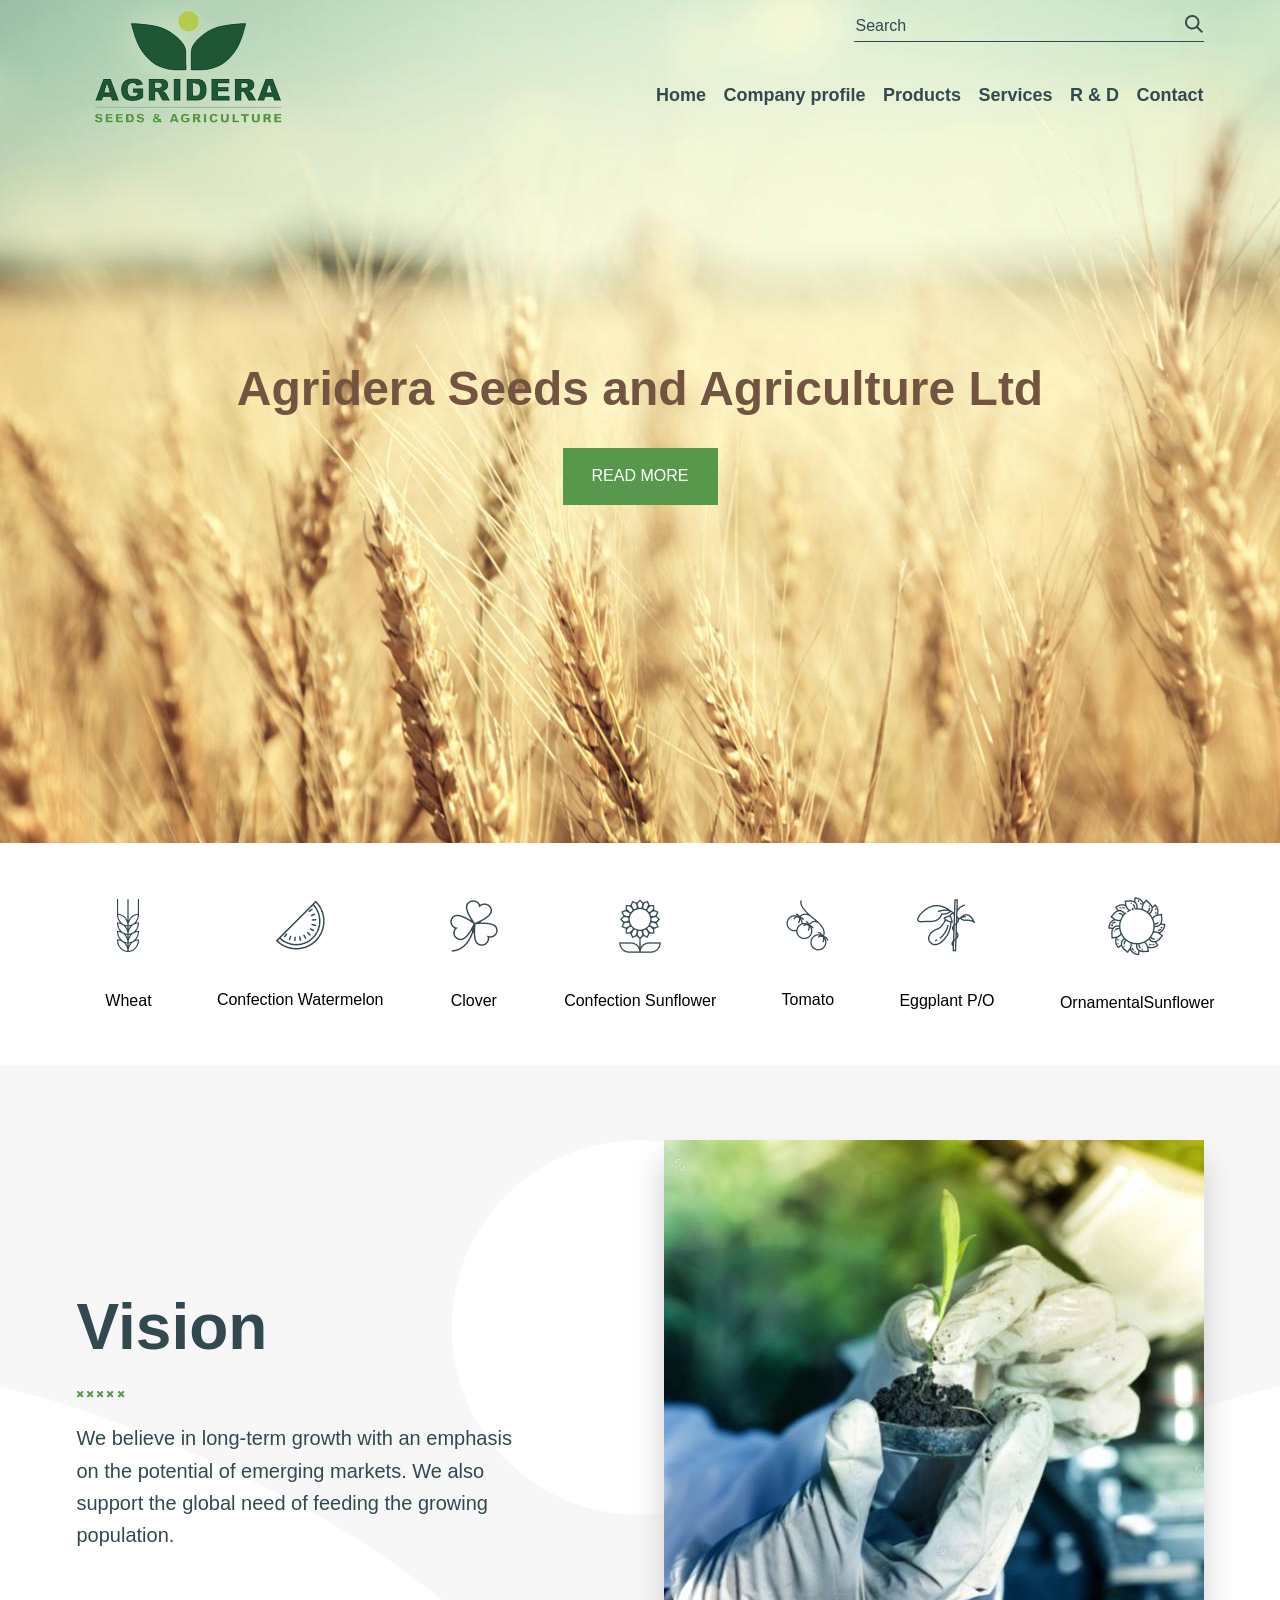
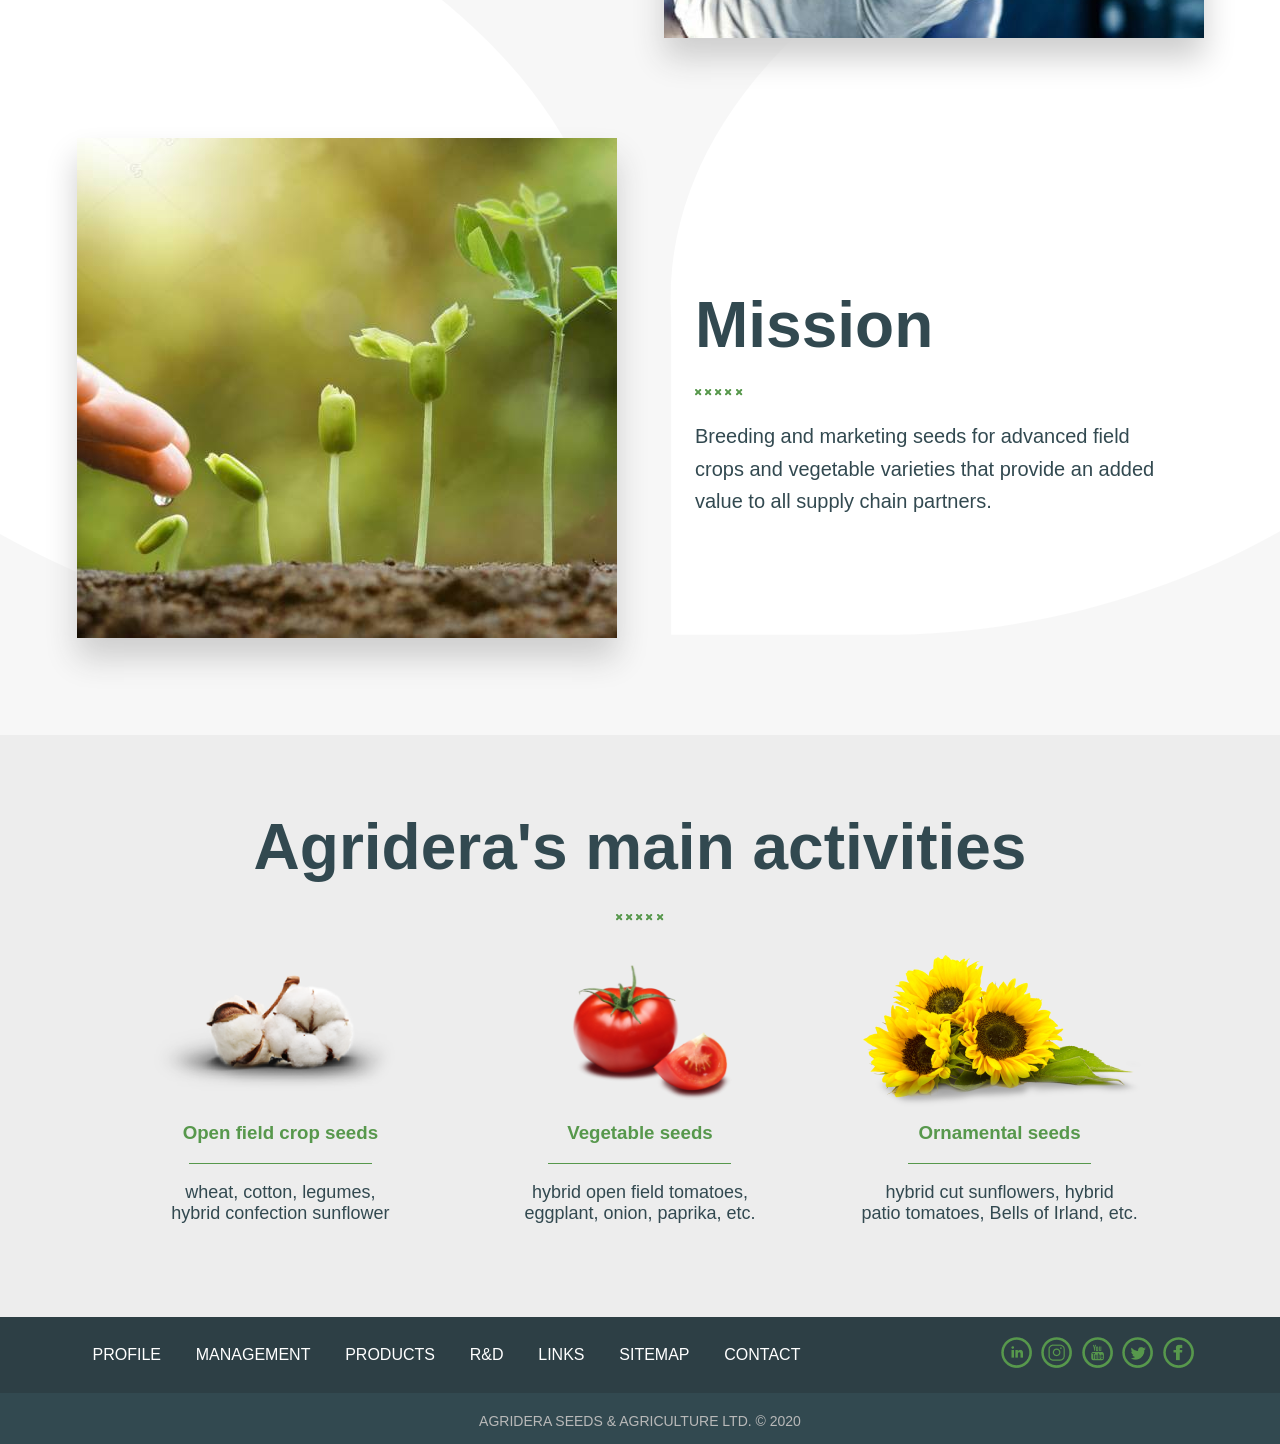
==== index.html @ aaf3a81b "Add files via upload" ====
<!DOCTYPE html>
<html lang="en">
<head>
    <link rel="stylesheet" href="css/style.css">
    <meta charset="UTF-8">
    <meta name="viewport" content="width=device-width, initial-scale=1.0">
    <title>Home page</title>
</head>
<body>
    <div class="header">
        <div class="wrapper">
            <div class="row">
                <div class="w-2">
                    <div id="logo">
                        <img src="images/logo.png" alt="Logo">
                    </div>
                </div>
                <div class="w-2 align-right">
                    <div id="search">
                        <div id="search-in" class="flex">
                            <input type="text" placeholder="Search">
                            <button>Submit</button>
                        </div>
                    </div>
                    <div id="menu">
                        <ul>
                            <li><a href="">Home</a></li>
                            <li><a href="">Company profile</a></li>
                            <li><a href="">Products</a></li>
                            <li><a href="">Services</a></li>
                            <li><a href="">R & D</a></li>
                            <li><a href="">Contact</a></li>
                        </ul>
                    </div>
                </div>
            </div>
        </div>
    </div>
    <div class="content">
        <div id="slider">
            <h1>Agridera Seeds and Agriculture Ltd</h1>
            <a href="#">READ MORE</a>
        </div>
        
        <div id="categories">
            <ul>
                <li><img src="images/wheat.png" alt="wheat">
                <div class="text">Wheat</div></li>
                <li><img src="images/watermelon.png" alt="watermelon">
                <div class="text">Confection Watermelon</div></li>
                <li><img src="images/Clover.png" alt="Clover">
                <div class="text">Clover</div></li>
                <li><img src="images/ConfectionSunflower.png" alt="CSunflower">
                <div class="text">Confection Sunflower</div></li>
                <li><img src="images/tomatoes.png" alt="tomatoes">
                <div class="text">Tomato</div></li>
                <li><img src="images/Eggplants.png" alt="Eggplant">
                <div class="text">Eggplant P/O</div></li>
                <li><img src="images/OrnamentalSunflower.png" alt="OSunflower">
                <div class="text">OrnamentalSunflower</div></li>
            </ul>
        </div>

        <div id="mainpage">
            <div class="wrapper">
                <div class="row">
                    <div class="w-2">
                        <div id="text">
                            <h2>Vision</h2>
                            <svg width="48" height="7" viewBox="0 0 48 7" fill="none" xmlns="http://www.w3.org/2000/svg">
                            <path fill-rule="evenodd" clip-rule="evenodd" d="M0.29245 4.53552C-0.098053 4.92603 -0.098053 5.5592 0.29245 5.94971C0.682953 6.34033 1.31613 6.34033 1.7067 5.94971L3.12088 4.53552L4.53506 5.94971C4.92563 6.34033 5.55881 6.34033 5.94931 5.94971C6.33981 5.5592 6.33981 4.92603 5.94931 4.53552L4.53506 3.12134L5.94931 1.70715C6.33981 1.31665 6.33981 0.683472 5.94931 0.292847C5.55881 -0.0976562 4.92563 -0.0976562 4.53506 0.292847L3.12088 1.70715L1.7067 0.292847C1.31613 -0.0976562 0.682953 -0.0976562 0.29245 0.292847C-0.098053 0.683472 -0.098053 1.31665 0.29245 1.70715L1.7067 3.12134L0.29245 4.53552ZM10.2924 4.53552C9.90195 4.92603 9.90195 5.5592 10.2924 5.94971C10.683 6.34033 11.3161 6.34033 11.7067 5.94971L13.1209 4.53552L14.5351 5.94971C14.9256 6.34033 15.5588 6.34033 15.9493 5.94971C16.3398 5.5592 16.3398 4.92603 15.9493 4.53552L14.5351 3.12134L15.9493 1.70715C16.3398 1.31665 16.3398 0.683472 15.9493 0.292847C15.5588 -0.0976562 14.9256 -0.0976562 14.5351 0.292847L13.1209 1.70715L11.7067 0.292847C11.3161 -0.0976562 10.683 -0.0976562 10.2924 0.292847C9.90195 0.683472 9.90195 1.31665 10.2924 1.70715L11.7067 3.12134L10.2924 4.53552ZM20.2924 5.94971C19.9019 5.5592 19.9019 4.92603 20.2924 4.53552L21.7067 3.12134L20.2924 1.70715C19.9019 1.31665 19.9019 0.683472 20.2924 0.292847C20.683 -0.0976562 21.3161 -0.0976562 21.7067 0.292847L23.1209 1.70715L24.5351 0.292847C24.9256 -0.0976562 25.5588 -0.0976562 25.9493 0.292847C26.3398 0.683472 26.3398 1.31665 25.9493 1.70715L24.5351 3.12134L25.9493 4.53552C26.3398 4.92603 26.3398 5.5592 25.9493 5.94971C25.5588 6.34033 24.9256 6.34033 24.5351 5.94971L23.1209 4.53552L21.7067 5.94971C21.3161 6.34033 20.683 6.34033 20.2924 5.94971ZM30.2924 4.53552C29.9019 4.92603 29.9019 5.5592 30.2924 5.94971C30.683 6.34033 31.3161 6.34033 31.7067 5.94971L33.1209 4.53552L34.5351 5.94971C34.9256 6.34033 35.5588 6.34033 35.9493 5.94971C36.3398 5.5592 36.3398 4.92603 35.9493 4.53552L34.5351 3.12134L35.9493 1.70715C36.3398 1.31665 36.3398 0.683472 35.9493 0.292847C35.5588 -0.0976562 34.9256 -0.0976562 34.5351 0.292847L33.1209 1.70715L31.7067 0.292847C31.3161 -0.0976562 30.683 -0.0976562 30.2924 0.292847C29.9019 0.683472 29.9019 1.31665 30.2924 1.70715L31.7067 3.12134L30.2924 4.53552ZM41.2924 5.94971C40.9019 5.5592 40.9019 4.92603 41.2924 4.53552L42.7067 3.12134L41.2924 1.70715C40.9019 1.31665 40.9019 0.683472 41.2924 0.292847C41.683 -0.0976562 42.3161 -0.0976562 42.7067 0.292847L44.1209 1.70715L45.5351 0.292847C45.9256 -0.0976562 46.5588 -0.0976562 46.9493 0.292847C47.3398 0.683472 47.3398 1.31665 46.9493 1.70715L45.5351 3.12134L46.9493 4.53552C47.3398 4.92603 47.3398 5.5592 46.9493 5.94971C46.5588 6.34033 45.9256 6.34033 45.5351 5.94971L44.1209 4.53552L42.7067 5.94971C42.3161 6.34033 41.683 6.34033 41.2924 5.94971Z" fill="#57984C"/>
                            </svg> 
                            <p>
                                We believe in long-term growth with an emphasis <br>on the potential of emerging markets. We also <br>support the global need of feeding the growing <br>population.
                            </p>
                        </div>
                    </div>
                    <div class="w-2">
                        <img src="images/image3.jpg" alt="image3" style="float: right;">
                    </div>
                </div>
                <div class="row">
                    <div class="w-2">
                        <img src="images/image2.jpg" alt="image2" style="float: left;">
                    </div>
                    <div class="w-2">
                        <div id="text" style="padding-left: 55px;">
                            <h2>Mission</h2>
                            <svg width="48" height="7" viewBox="0 0 48 7" fill="none" xmlns="http://www.w3.org/2000/svg">
                            <path fill-rule="evenodd" clip-rule="evenodd" d="M0.29245 4.53552C-0.098053 4.92603 -0.098053 5.5592 0.29245 5.94971C0.682953 6.34033 1.31613 6.34033 1.7067 5.94971L3.12088 4.53552L4.53506 5.94971C4.92563 6.34033 5.55881 6.34033 5.94931 5.94971C6.33981 5.5592 6.33981 4.92603 5.94931 4.53552L4.53506 3.12134L5.94931 1.70715C6.33981 1.31665 6.33981 0.683472 5.94931 0.292847C5.55881 -0.0976562 4.92563 -0.0976562 4.53506 0.292847L3.12088 1.70715L1.7067 0.292847C1.31613 -0.0976562 0.682953 -0.0976562 0.29245 0.292847C-0.098053 0.683472 -0.098053 1.31665 0.29245 1.70715L1.7067 3.12134L0.29245 4.53552ZM10.2924 4.53552C9.90195 4.92603 9.90195 5.5592 10.2924 5.94971C10.683 6.34033 11.3161 6.34033 11.7067 5.94971L13.1209 4.53552L14.5351 5.94971C14.9256 6.34033 15.5588 6.34033 15.9493 5.94971C16.3398 5.5592 16.3398 4.92603 15.9493 4.53552L14.5351 3.12134L15.9493 1.70715C16.3398 1.31665 16.3398 0.683472 15.9493 0.292847C15.5588 -0.0976562 14.9256 -0.0976562 14.5351 0.292847L13.1209 1.70715L11.7067 0.292847C11.3161 -0.0976562 10.683 -0.0976562 10.2924 0.292847C9.90195 0.683472 9.90195 1.31665 10.2924 1.70715L11.7067 3.12134L10.2924 4.53552ZM20.2924 5.94971C19.9019 5.5592 19.9019 4.92603 20.2924 4.53552L21.7067 3.12134L20.2924 1.70715C19.9019 1.31665 19.9019 0.683472 20.2924 0.292847C20.683 -0.0976562 21.3161 -0.0976562 21.7067 0.292847L23.1209 1.70715L24.5351 0.292847C24.9256 -0.0976562 25.5588 -0.0976562 25.9493 0.292847C26.3398 0.683472 26.3398 1.31665 25.9493 1.70715L24.5351 3.12134L25.9493 4.53552C26.3398 4.92603 26.3398 5.5592 25.9493 5.94971C25.5588 6.34033 24.9256 6.34033 24.5351 5.94971L23.1209 4.53552L21.7067 5.94971C21.3161 6.34033 20.683 6.34033 20.2924 5.94971ZM30.2924 4.53552C29.9019 4.92603 29.9019 5.5592 30.2924 5.94971C30.683 6.34033 31.3161 6.34033 31.7067 5.94971L33.1209 4.53552L34.5351 5.94971C34.9256 6.34033 35.5588 6.34033 35.9493 5.94971C36.3398 5.5592 36.3398 4.92603 35.9493 4.53552L34.5351 3.12134L35.9493 1.70715C36.3398 1.31665 36.3398 0.683472 35.9493 0.292847C35.5588 -0.0976562 34.9256 -0.0976562 34.5351 0.292847L33.1209 1.70715L31.7067 0.292847C31.3161 -0.0976562 30.683 -0.0976562 30.2924 0.292847C29.9019 0.683472 29.9019 1.31665 30.2924 1.70715L31.7067 3.12134L30.2924 4.53552ZM41.2924 5.94971C40.9019 5.5592 40.9019 4.92603 41.2924 4.53552L42.7067 3.12134L41.2924 1.70715C40.9019 1.31665 40.9019 0.683472 41.2924 0.292847C41.683 -0.0976562 42.3161 -0.0976562 42.7067 0.292847L44.1209 1.70715L45.5351 0.292847C45.9256 -0.0976562 46.5588 -0.0976562 46.9493 0.292847C47.3398 0.683472 47.3398 1.31665 46.9493 1.70715L45.5351 3.12134L46.9493 4.53552C47.3398 4.92603 47.3398 5.5592 46.9493 5.94971C46.5588 6.34033 45.9256 6.34033 45.5351 5.94971L44.1209 4.53552L42.7067 5.94971C42.3161 6.34033 41.683 6.34033 41.2924 5.94971Z" fill="#57984C"/>
                            </svg> 
                            <p>
                                Breeding and marketing seeds for advanced field <br>crops and vegetable varieties that provide an added <br>value to all supply chain partners.
                            </p>
                        </div>
                    </div>
                </div>
            </div>
        </div>
        
        <div id="main_activities">
            <div class="wrapper">
                <h2>Agridera's main activities</h2>
                <svg width="48" height="7" viewBox="0 0 48 7" fill="none" xmlns="http://www.w3.org/2000/svg">
                <path fill-rule="evenodd" clip-rule="evenodd" d="M0.29245 4.53552C-0.098053 4.92603 -0.098053 5.5592 0.29245 5.94971C0.682953 6.34033 1.31613 6.34033 1.7067 5.94971L3.12088 4.53552L4.53506 5.94971C4.92563 6.34033 5.55881 6.34033 5.94931 5.94971C6.33981 5.5592 6.33981 4.92603 5.94931 4.53552L4.53506 3.12134L5.94931 1.70715C6.33981 1.31665 6.33981 0.683472 5.94931 0.292847C5.55881 -0.0976562 4.92563 -0.0976562 4.53506 0.292847L3.12088 1.70715L1.7067 0.292847C1.31613 -0.0976562 0.682953 -0.0976562 0.29245 0.292847C-0.098053 0.683472 -0.098053 1.31665 0.29245 1.70715L1.7067 3.12134L0.29245 4.53552ZM10.2924 4.53552C9.90195 4.92603 9.90195 5.5592 10.2924 5.94971C10.683 6.34033 11.3161 6.34033 11.7067 5.94971L13.1209 4.53552L14.5351 5.94971C14.9256 6.34033 15.5588 6.34033 15.9493 5.94971C16.3398 5.5592 16.3398 4.92603 15.9493 4.53552L14.5351 3.12134L15.9493 1.70715C16.3398 1.31665 16.3398 0.683472 15.9493 0.292847C15.5588 -0.0976562 14.9256 -0.0976562 14.5351 0.292847L13.1209 1.70715L11.7067 0.292847C11.3161 -0.0976562 10.683 -0.0976562 10.2924 0.292847C9.90195 0.683472 9.90195 1.31665 10.2924 1.70715L11.7067 3.12134L10.2924 4.53552ZM20.2924 5.94971C19.9019 5.5592 19.9019 4.92603 20.2924 4.53552L21.7067 3.12134L20.2924 1.70715C19.9019 1.31665 19.9019 0.683472 20.2924 0.292847C20.683 -0.0976562 21.3161 -0.0976562 21.7067 0.292847L23.1209 1.70715L24.5351 0.292847C24.9256 -0.0976562 25.5588 -0.0976562 25.9493 0.292847C26.3398 0.683472 26.3398 1.31665 25.9493 1.70715L24.5351 3.12134L25.9493 4.53552C26.3398 4.92603 26.3398 5.5592 25.9493 5.94971C25.5588 6.34033 24.9256 6.34033 24.5351 5.94971L23.1209 4.53552L21.7067 5.94971C21.3161 6.34033 20.683 6.34033 20.2924 5.94971ZM30.2924 4.53552C29.9019 4.92603 29.9019 5.5592 30.2924 5.94971C30.683 6.34033 31.3161 6.34033 31.7067 5.94971L33.1209 4.53552L34.5351 5.94971C34.9256 6.34033 35.5588 6.34033 35.9493 5.94971C36.3398 5.5592 36.3398 4.92603 35.9493 4.53552L34.5351 3.12134L35.9493 1.70715C36.3398 1.31665 36.3398 0.683472 35.9493 0.292847C35.5588 -0.0976562 34.9256 -0.0976562 34.5351 0.292847L33.1209 1.70715L31.7067 0.292847C31.3161 -0.0976562 30.683 -0.0976562 30.2924 0.292847C29.9019 0.683472 29.9019 1.31665 30.2924 1.70715L31.7067 3.12134L30.2924 4.53552ZM41.2924 5.94971C40.9019 5.5592 40.9019 4.92603 41.2924 4.53552L42.7067 3.12134L41.2924 1.70715C40.9019 1.31665 40.9019 0.683472 41.2924 0.292847C41.683 -0.0976562 42.3161 -0.0976562 42.7067 0.292847L44.1209 1.70715L45.5351 0.292847C45.9256 -0.0976562 46.5588 -0.0976562 46.9493 0.292847C47.3398 0.683472 47.3398 1.31665 46.9493 1.70715L45.5351 3.12134L46.9493 4.53552C47.3398 4.92603 47.3398 5.5592 46.9493 5.94971C46.5588 6.34033 45.9256 6.34033 45.5351 5.94971L44.1209 4.53552L42.7067 5.94971C42.3161 6.34033 41.683 6.34033 41.2924 5.94971Z" fill="#57984C"/>
                </svg>
                <div class="plant_list">
                    <div class="plant">
                        <img src="images/image_cotton.png" alt="cotton">
                        <h3>Open field crop seeds</h3>
                        <div class="line"></div>
                        <p>
                            wheat, cotton, legumes,<br>hybrid confection sunflower
                        </p>
                    </div>
                    <div class="plant">
                        <img src="images/image_tomato.png" alt="tomato">
                        <h3>Vegetable seeds</h3>
                        <div class="line"></div>
                        <p>
                            hybrid open field tomatoes,<br>eggplant, onion, paprika, etc.
                        </p>
                    </div>
                    <div class="plant">
                        <img src="images/image_sun.png" alt="sunflower">
                        <h3>Ornamental seeds</h3>
                        <div class="line"></div>
                        <p>
                            hybrid cut sunflowers, hybrid<br>patio tomatoes, Bells of Irland, etc.
                        </p>
                    </div>
                </div>
            </div>
        </div>
    </div>
    <div class="footer">
        <div id="topfooter">
            <div class="wrapper">
                <div id="topleft">
                    <ul>
                        <li><a href="">PROFILE</a></li>
                        <li><a href="">MANAGEMENT</a></li>
                        <li><a href="">PRODUCTS</a></li>
                        <li><a href="">R&D</a></li>
                        <li><a href="">LINKS</a></li>
                        <li><a href="">SITEMAP</a></li>
                        <li><a href="">CONTACT</a></li>
                    </ul>
                </div>
                <div id="topright">
                    <a href=""><img src="images/Ico_in.png" alt="LinkedIn"></a>
                    <a href=""><img src="images/Ico_inst.png" alt="Instagram"></a>
                    <a href=""><img src="images/Ico_tube.png" alt="YouTube"></a>
                    <a href=""><img src="images/Ico_tw.png" alt="Twitter"></a>
                    <a href=""><img src="images/Ico_fb.png" alt="Facebook"></a>
                </div>
            </div>
        </div>
        <div id="botfooter">
            <p>AGRIDERA SEEDS & AGRICULTURE LTD. © 2020</p>
        </div>
    </div>
</body>
</html>
---- css/style.css ----
html {
    font-family: Arial, Helvetica, sans-serif;
}

body {
    margin: 0;
}

.wrapper {
    max-width: 1127px;
    width: 100%;
    margin: 0 auto;
}

.row::after {
    clear: both;
    content: "";
    display: block;
}

.w-1 {
    width: 100%;
    float: left;
}

.w-2 {
    width: 50%;
    float: left;
}

.w-3 {
    width: 33.33%;
    float: left;
}

.w-4 {
    width: 25%;
    float: left;
}

.w-5 {
    width: 20%;
    float: left;
}

.w-7 {
    width: 14.28%;
    float: left;
}

.align-right {
    text-align: right;
}

.flex {
    display: flex;
    align-items: flex-end;
}

#search {
    border-bottom: 1px solid #324950;
    display: inline-block;
    max-width: 350px;
    width: 100%;
    vertical-align: bottom;
    margin-top: 10px;
    margin-bottom: 43px;
}

#search input {
    font-size: 16px;
    color:#324950;
    background-color: transparent;
    border: none;
    max-width: 327px;
    width: 100%;
    height: 29px;
}

#search input::placeholder {
    color:#324950;
}

#search input:focus {
    outline: none;
}

#search button {
    background: url(../images/ico_search.png) no-repeat center;
    font-size: 0;
    height: 18px;
    width: 18px;
    border: none;
    cursor: pointer;
    margin-bottom: 8px;
}

#menu {
    width: 100%;
}

#menu ul {
    padding: 0;
    margin: 0;
    list-style: none;
}

#menu ul li {
    display: inline;
    margin-left: 13px;
}

#menu ul li a {
    text-decoration: none;
    color:#324950;
    font-size: 18px;
    font-weight: bold;
}

#menu ul li a:hover {
    color: #57984C;
}

#logo {
    margin-top: 10px;
}

#slider {
    text-align: center;
    background: url(../images/bg.png) no-repeat center;
    background-size : cover;
    padding: 338px 0px;
    margin-top: -136px;
}

#slider h1 {
    color: #735440;
    font-size: 48px;
    font-weight: bold;
}

#slider a {
    display: block;
    background-color: #57984C;
    color: #fff;
    font-size: 16px;
    text-align: center;
    text-decoration: none;
    width: 155px;
    height: 57px;
    line-height: 55px;
    margin: 0 auto;
}

#categories ul {
    display: flex;
    width: auto;
    justify-content: space-evenly;
}

#categories ul li {
    align-items: center;
    display: flex;
    justify-content: space-evenly;
    flex-direction: column;
    height: 190px;
}

#categories img {
    width: auto;
    height: auto;
}

#categories text {
    text-align: center;
}

#mainpage {
    height: 1270px;
    background: url(../images/Union.svg) #f7f7f7 no-repeat;
    background-size:auto;
    background-position-y: 75px;
    background-position-x: center;
}

#text {
    padding-top: 150px;
}

#text h2 {
    padding-bottom: 20px;
    font-size: 64px;
    color: #324950;
}

#text p {
    font-size: 20px;
    color: #324950;
    line-height: 162.7%;
}

#mainpage img {
    box-shadow: 0px 20px 30px #cecece;
}

#mainpage .wrapper {
    padding-top: 75px;
}

#mainpage .row {
    padding-bottom: 100px;
}

#main_activities {
    background-color: #EDEDED;
}

h2 {
    margin: 0;
}

#main_activities .wrapper {
    display: flex;
    flex-direction: column;
    align-items: center;
}

.plant_list {
    display: flex;
    justify-content: space-between;
    width: 90%;
    margin-bottom: 75px;
}

.plant {
    display: flex;
    flex-direction: column;
    align-items: center;
    text-align: center;
}

.line {
    width: 183px;
    border-bottom: 1px solid #57984C;
}

.plant h3 {
    color: #57984C;
    margin-top: -12px;
}

.plant p {
    color: #324950;
    font-size: 18px;
}

#main_activities h2 {
    color:#324950;
    font-weight: bold;
    font-size: 64px;
    margin: 75px 0 30px 0;
}

.footer {
    height: 127px;
}

#topfooter {
    background-color: #2D3F45;
    height: 76px;
}

.footer ul {
    display: flex;
    list-style: none;
    padding: 0;
    min-width: 724px;
    justify-content: space-between;
}

.footer ul li {
    display: inline;
    margin-left: 16px;
}

.footer ul li a {
    color: #fff;
    text-decoration: none;
}

#topfooter .wrapper {
    display: flex;
    height: 100%;
    align-items: center;
    justify-content: space-between;
}

#topright {
    display: flex;
    justify-content: space-evenly;
    width: 211.2px;
}

#botfooter {
    background-color: #324950;
    height: 51px;
    color: #B9B9B9;
    text-align: center;
}

#botfooter p {
    padding-top: 20px;
    margin: 0;
    vertical-align: middle;
    font-size: 14px;
}
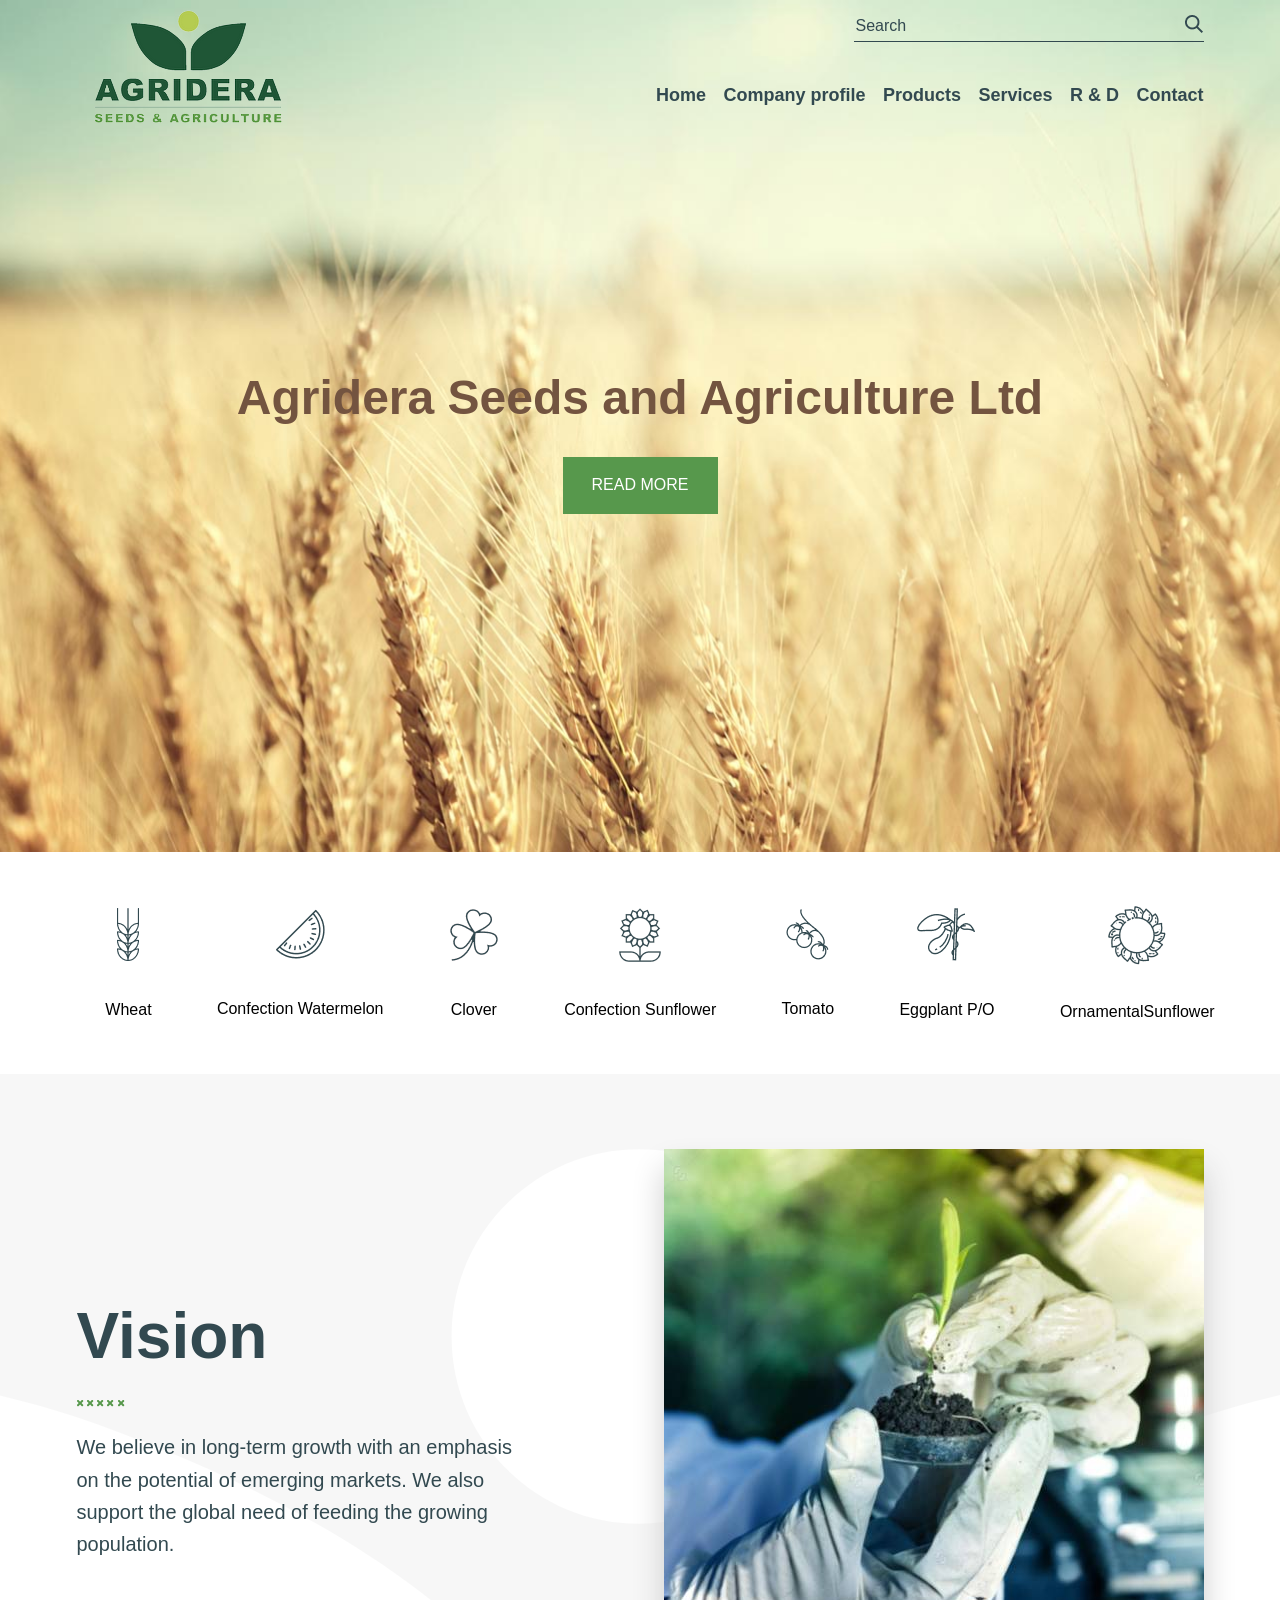
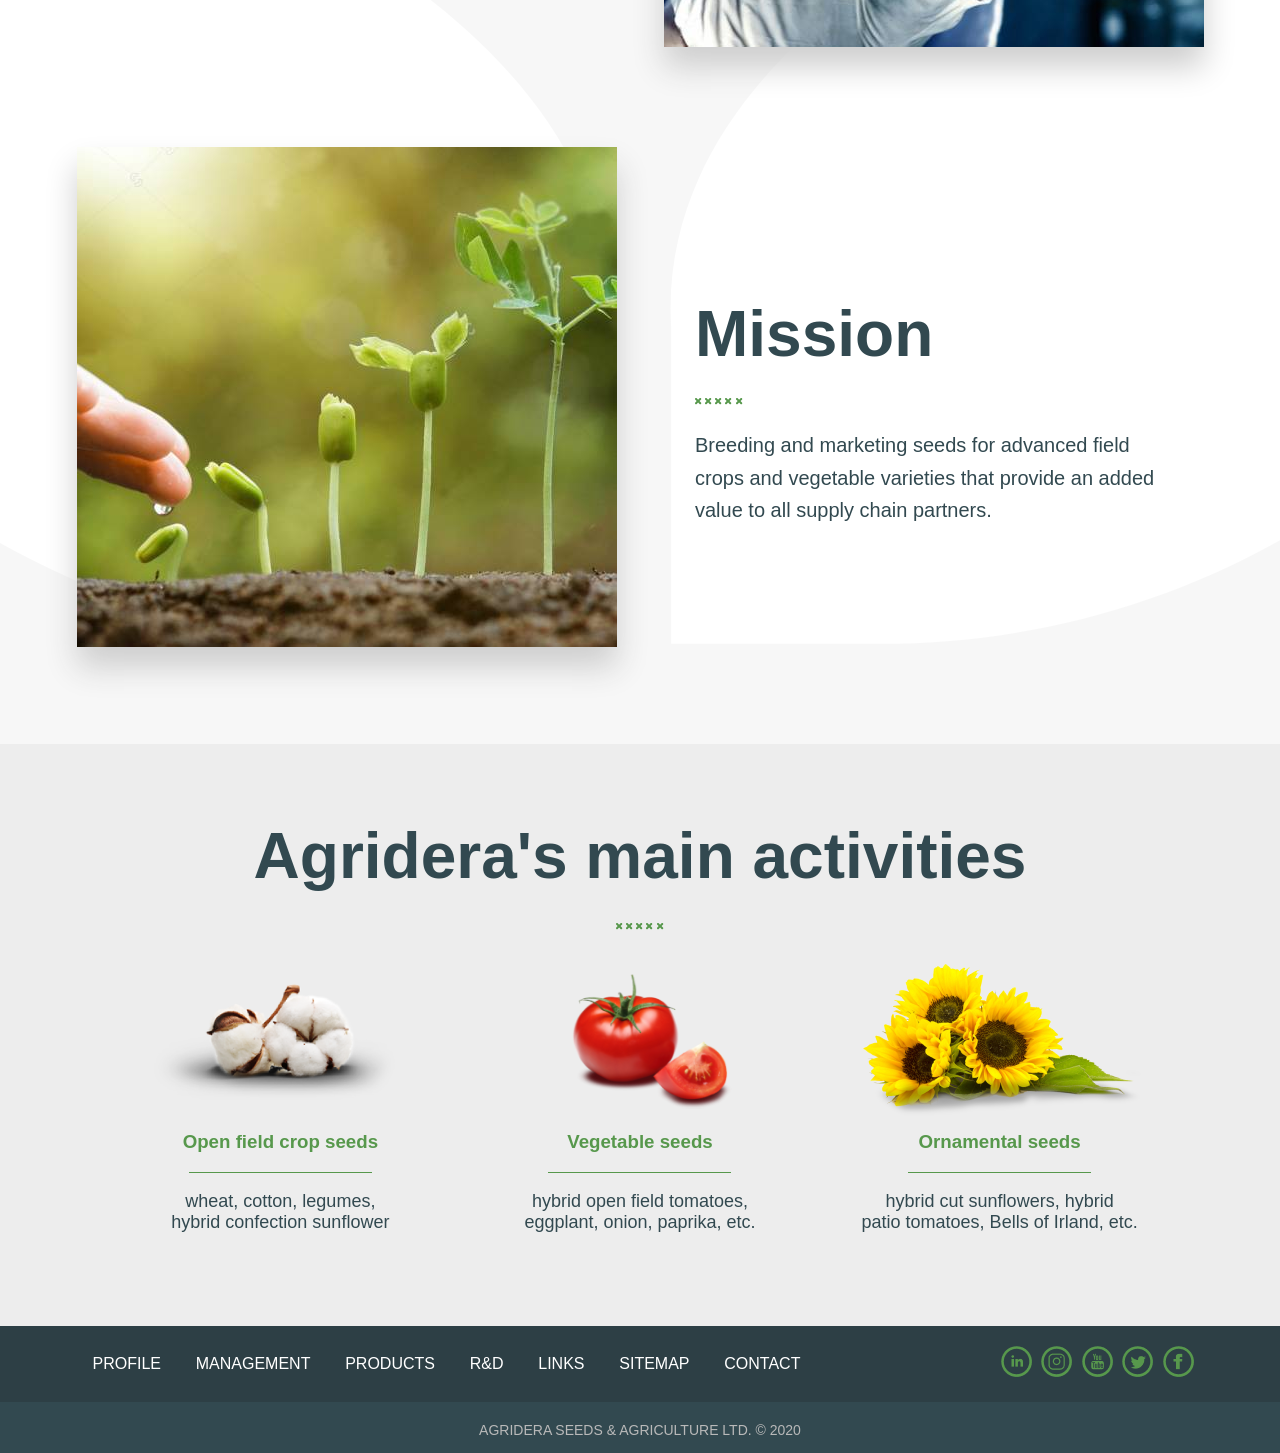
==== commit 75868fb2: "Add files via upload" ====
--- a/index.html
+++ b/index.html
@@ -11,7 +11,7 @@
         <div class="wrapper">
             <div class="row">
                 <div class="w-2">
-                    <div id="logo">
+                    <div id="mainlogo">
                         <img src="images/logo.png" alt="Logo">
                     </div>
                 </div>
@@ -24,9 +24,9 @@
                     </div>
                     <div id="menu">
                         <ul>
-                            <li><a href="">Home</a></li>
+                            <li><a href="index.html">Home</a></li>
                             <li><a href="">Company profile</a></li>
-                            <li><a href="">Products</a></li>
+                            <li><a href="tomato_all.html">Products</a></li>
                             <li><a href="">Services</a></li>
                             <li><a href="">R & D</a></li>
                             <li><a href="">Contact</a></li>
--- a/css/style.css
+++ b/css/style.css
@@ -48,6 +48,10 @@
     float: left;
 }
 
+a {
+    text-decoration: none;
+}
+
 .align-right {
     text-align: right;
 }
@@ -55,6 +59,30 @@
 .flex {
     display: flex;
     align-items: flex-end;
+}
+
+.red-border-left p {
+    border-left: 4px solid #EB5757;
+    padding: 1px 0 0 25px;
+    display: table-cell;
+    vertical-align: middle;
+    border-radius: 4px;
+    padding-bottom: 0;
+}
+
+#mainlogo {
+    padding-top: 10px;
+}
+
+#mainlogo img {
+    width: 226px;
+    height: 113px;
+}
+
+.logo img {
+    width: 166px;
+    height: 83px;
+    margin-top: 10px;
 }
 
 #search {
@@ -121,16 +149,12 @@
     color: #57984C;
 }
 
-#logo {
-    margin-top: 10px;
-}
-
 #slider {
     text-align: center;
     background: url(../images/bg.png) no-repeat center;
     background-size : cover;
     padding: 338px 0px;
-    margin-top: -136px;
+    margin-top: -127px;
 }
 
 #slider h1 {
@@ -313,4 +337,127 @@
     margin: 0;
     vertical-align: middle;
     font-size: 14px;
+}
+
+#tomato_all_slider img{
+    width: 100%;
+    object-fit: cover;
+    margin-top: 15px;
+    margin-bottom: -4px;
+}
+
+#main_content {
+    line-height: 150%;
+    font-size: 17px;
+    color: #324950;
+    background-color: #fcf0f0;
+}
+
+#main_content h1 {
+    font-size: 44px;
+    font-weight: bold;
+    margin: 0;
+    padding-top: 65px;
+}
+
+#main_content p {
+    font-size: 17px;
+    margin-bottom: 0;
+}
+
+#main_content #main_info p {
+    margin-bottom: 30px;
+}
+
+#main_content svg {
+    padding-top: 55px;
+    padding-bottom: 10px;
+}
+
+#main_content .highlight-message p {
+    margin: 4px 0;
+}
+
+#main_content .wrapper {
+    max-width: 1110px;
+}
+
+#segments {
+    background-color: #FFFAFA;
+    max-height: 449.5px;
+    height: 100%;
+    max-width: 1152px;
+    width: 100%;
+    margin: 0 auto;
+    margin-bottom: 40px;
+    margin-top: 30px;
+}
+
+#segments .w-3 {
+    padding-top: 30px;
+    display: flex;
+    align-items: start;
+    flex-direction: column;
+}
+
+#segments .w-3 h3 {
+    font-size: 20px;
+    color: #324950;
+    display: flex;
+    align-items: start;
+    flex-direction: column;
+}
+
+#segments .w-3 p {
+    border-top: 1px solid #324950;
+    margin-top: 0;
+    font-size: 17px;
+    color: #324950;
+    padding-top: 20px;
+    margin-bottom: 40px;
+}
+
+.examples {
+    width: 100%;
+    display: flex;
+    flex-wrap: wrap;
+    max-width: 1140px;
+    margin: 0 auto;
+    padding: 10px 0 20px;
+    margin-top: 30px;
+}
+
+.example {
+    display: flex;
+    flex-direction: column;
+    margin: 0 15px 30px 15px;
+}
+.example img {
+    max-height: 252px;
+    object-fit: cover;
+    object-position: center;
+    width: 100%;
+    min-width: 349px;
+}
+.example div {
+    text-align: center;
+    line-height: 142.7%;
+    width: 100%;
+    background-color: #fff;
+    font-size: 16px;
+    color: #57984C;
+    padding: 9px 0;
+    min-height: 51px;
+}
+.example h3 {
+    margin: 0;
+    font-weight: bold;
+    font-size: 20px;
+    padding-top: 10px;
+}
+
+.example p {
+    font-size: 16px;
+    color: #57984C;
+    line-height: 142.7%;
 }
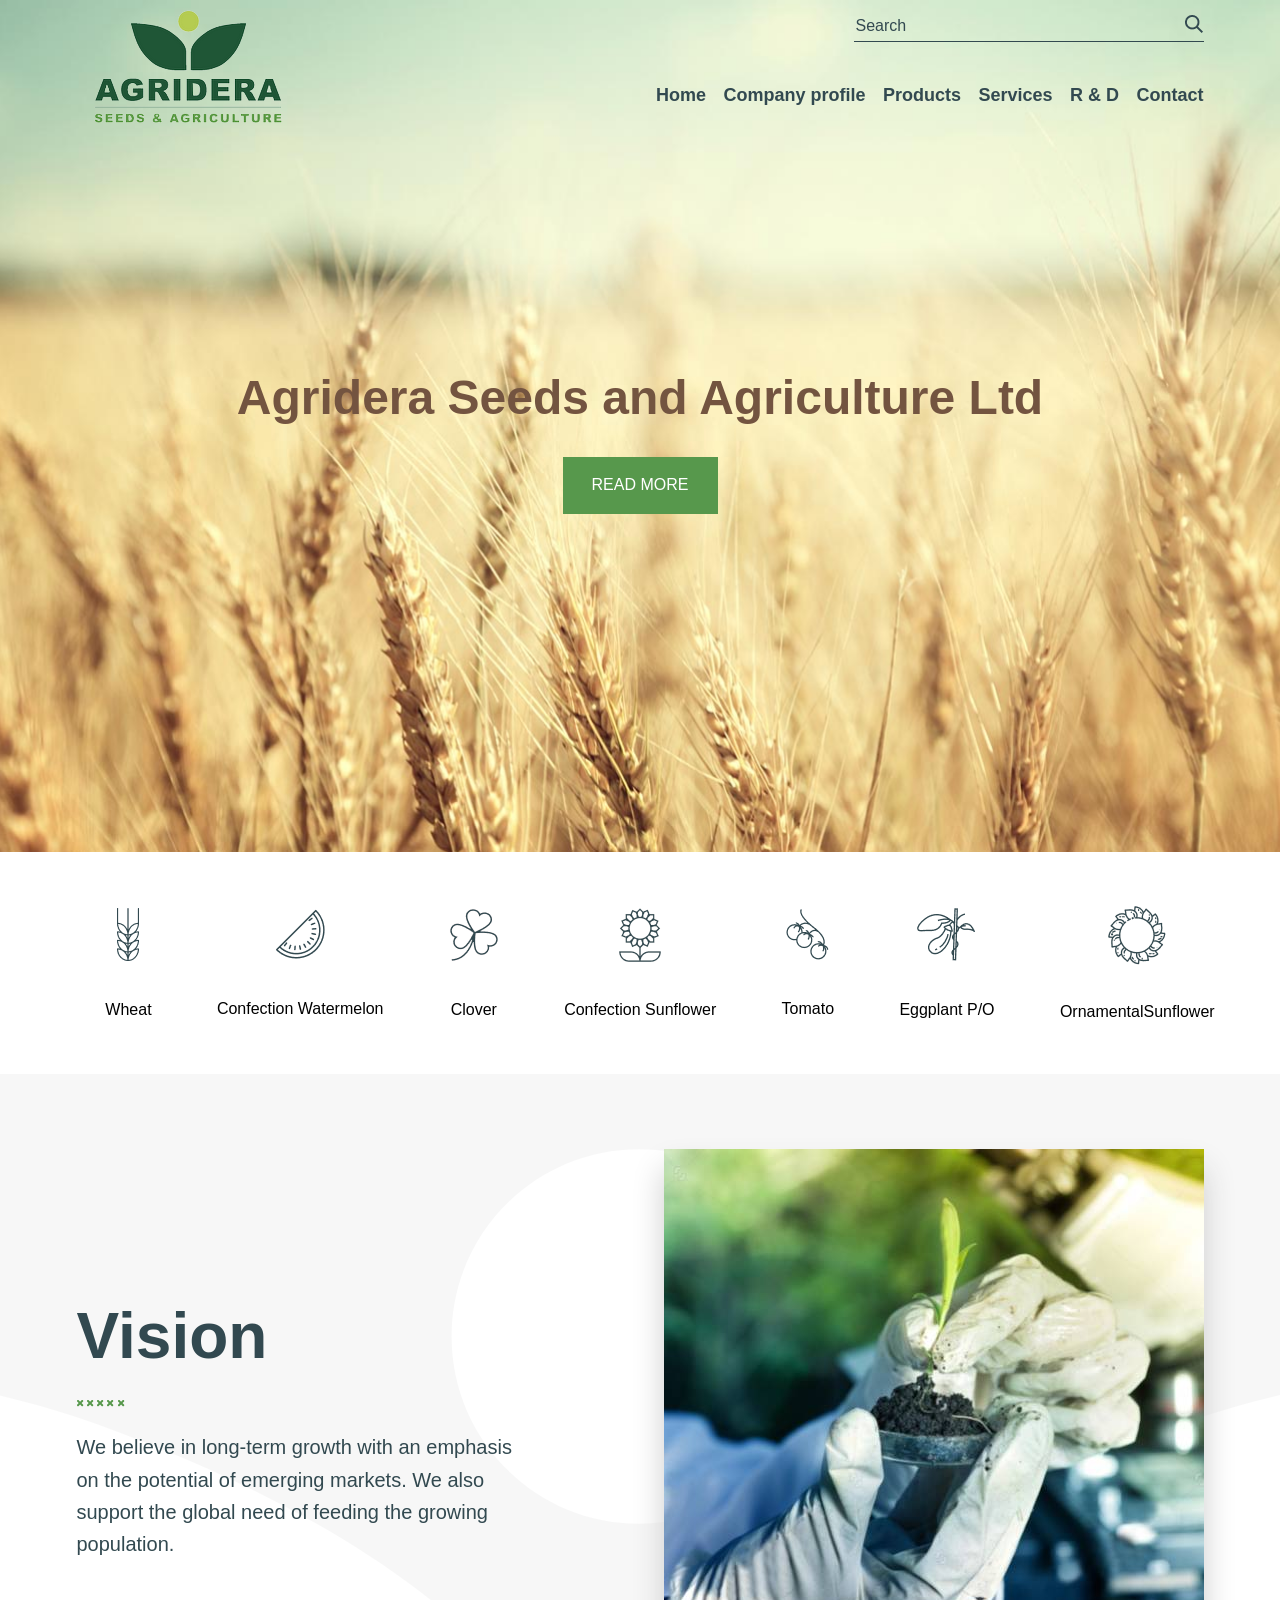
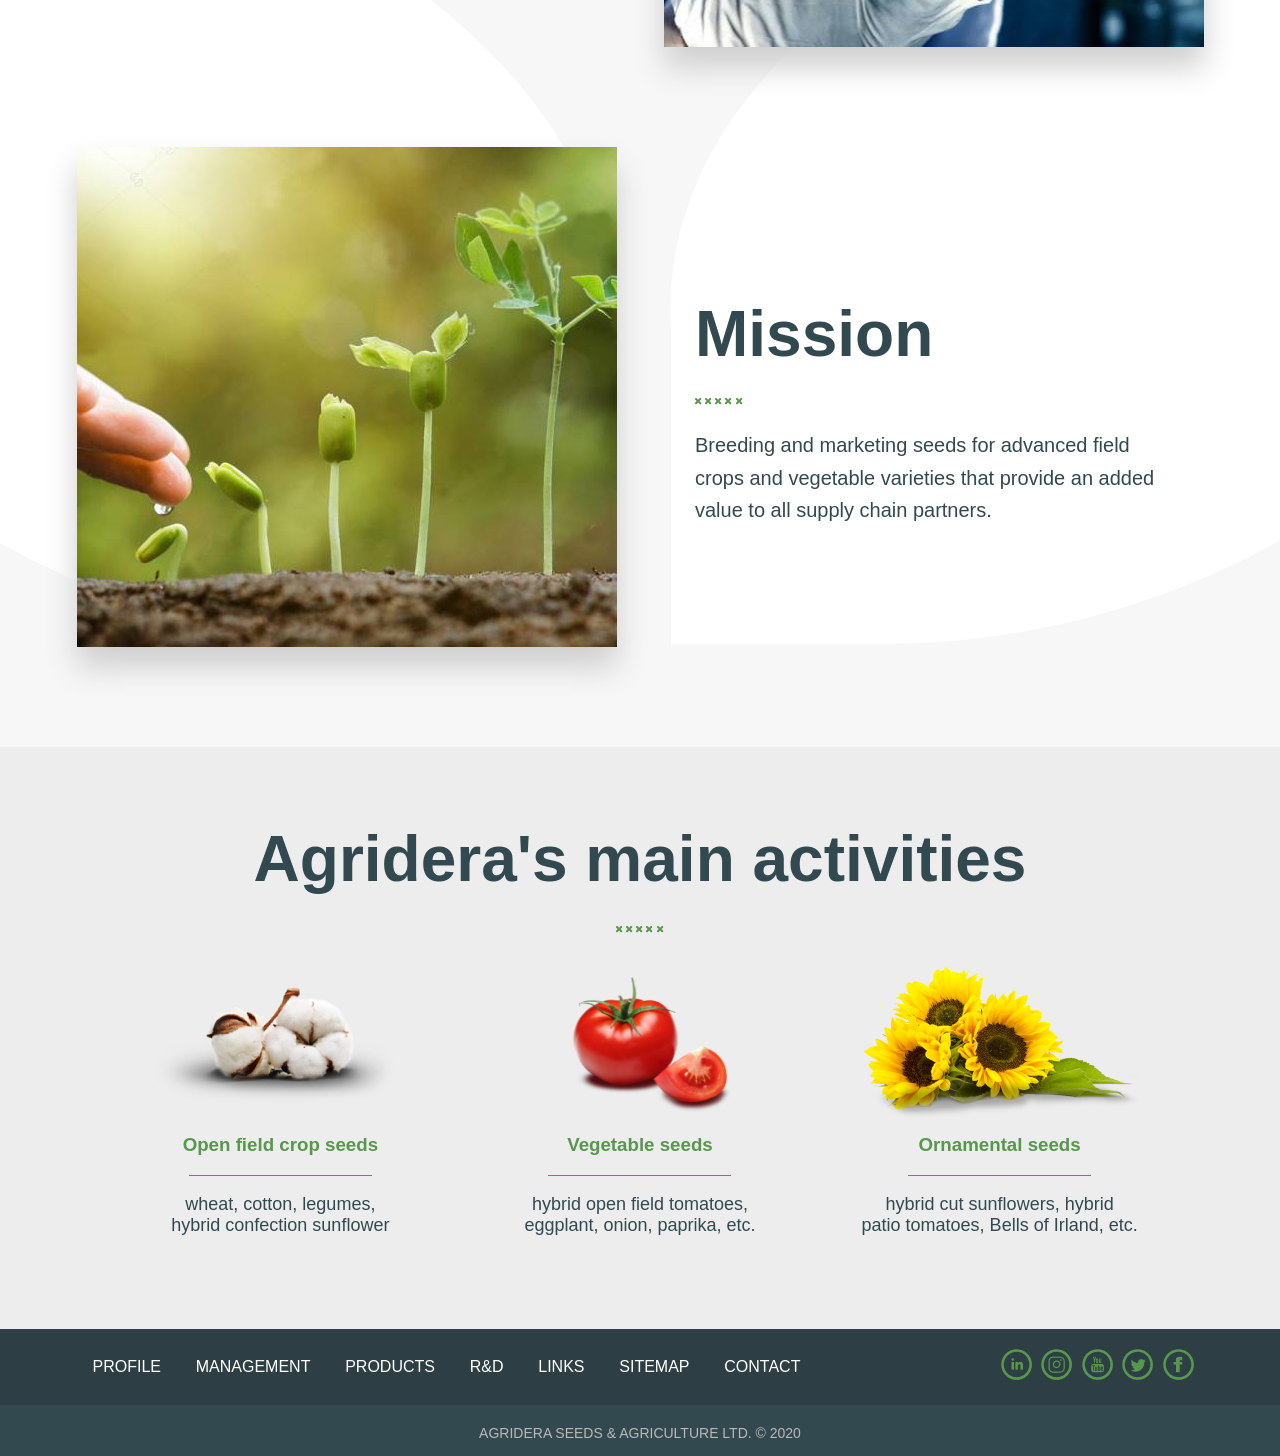
==== commit ef0306ca: "Add files via upload" ====
--- a/index.html
+++ b/index.html
@@ -29,7 +29,7 @@
                             <li><a href="tomato_all.html">Products</a></li>
                             <li><a href="">Services</a></li>
                             <li><a href="">R & D</a></li>
-                            <li><a href="">Contact</a></li>
+                            <li><a href="contact_us.html">Contact</a></li>
                         </ul>
                     </div>
                 </div>
--- a/css/style.css
+++ b/css/style.css
@@ -200,7 +200,6 @@
 }
 
 #mainpage {
-    height: 1270px;
     background: url(../images/Union.svg) #f7f7f7 no-repeat;
     background-size:auto;
     background-position-y: 75px;
@@ -460,4 +459,251 @@
     font-size: 16px;
     color: #57984C;
     line-height: 142.7%;
+}
+
+#tomato_one_info {
+    background-color: #f7f7f7;
+}
+
+#return {
+    margin: 0;
+    padding-top: 10px;
+}
+
+#return a {
+    color: #57984C;
+    font-size: 14px;
+    display: flex;
+    align-items: center;
+}
+
+#return a p {
+    padding-left: 15px;
+}
+
+#header_one {
+    position: relative;
+    box-shadow: rgba(0, 0, 0, 0.1) 0px 10px 20px;
+}
+
+#header_one .logo img{
+    width: 166px;
+    height: 83px;
+    margin-top: 10px;
+    margin-bottom: 10px;
+}
+
+.content #tomato_one_info {
+    background: url(../images/Background_tomatoes.png) #f7f7f7 no-repeat;
+    background-position-y: -90px;
+    background-position-x: center;
+}
+
+#tomato_one_info h1 {
+    margin-top: 20px;
+    line-height: 142.7%;
+    color:#57984C;
+    font-weight: bold;
+    font-size: 54px;
+}
+
+#tomato_one_info {
+    padding-bottom: 125px;
+}
+
+#tomato_one_info h1 span {
+    color:#324950;
+    font-weight: bold;
+    font-size: 54px;
+}
+
+#quote {
+    align-items: center;
+    margin: 44px 0;
+    display: flex;
+}
+
+#quote p {
+    margin: 0 0 0 23px;
+    font-weight: bold;
+    font-size: 30px;
+    color: #CF2333;
+}
+
+#img_tomato_ex {
+    margin-top: 20px;
+}
+
+.info_lists h5 {
+    font-weight: bold;
+    line-height: 142.7%;
+    font-size: 20px;
+    color: #57984C;
+    margin-bottom: 0;
+}
+
+.info_lists ul {
+    padding-left: 20px;
+}
+
+.info_lists ul li {
+    color:#324950;
+    font-size: 17px;
+    line-height: 162.7%;
+}
+
+.info_lists ul li::marker {
+    color:#57984C;
+}
+
+.info_lists hr {
+    border-top: 1px solid #57984C;
+    margin: 0;
+    display: inline-block;
+    width: 183px;
+    color:#57984C;
+}
+
+.wrapper .row .w-2:last-child .info_lists {
+    padding-left: 22px;
+}
+
+#downloadPDF {
+    display: flex;
+    background: url(../images/ico_pdf.png) no-repeat;
+    background-position-x: 30px;
+    background-position-y: 10px;
+    border: 2px solid #57984C;
+    width: 225px;
+    height: 55px;
+    border-radius: 30px;
+    justify-content: center;
+    margin: 30px 0 10px 0;
+    background-color: white;
+}
+
+#downloadPDF p {
+    margin: 10px 0 10px 40px;
+    color:#57984C;
+    font-size: 17px;
+    line-height: 200%;
+    font-weight: bold;
+}
+
+#img_pdf_right {
+    display: flex;
+    flex-direction: column;
+    align-items: flex-end;
+}
+
+#contact_form {
+    background-color: #F7F7F7;
+    padding-bottom: 45px;
+}
+
+#contact_form form {
+    display: flex;
+    justify-content: space-between;
+}
+
+#contact_form .w-2 {
+    width: 31.5%;
+    max-width: 482px;
+}
+
+form .w-2:last-child {
+    min-width: 635px;
+}
+
+#contact_form h1 {
+    margin: 0;
+    padding: 51px 0 40px;
+    line-height: 142.7%;
+    font-size: 44px;
+    font-weight: bold;
+    color: #324950;
+}
+
+#contact_form svg {
+    padding-bottom: 50px;
+}
+
+#contact_form input {
+    width: calc(100% - 6px);
+    height: 51px;
+    border: 1px solid #D9D9D9;
+    border-radius: 10px;
+    margin: 10px 0 20px;
+}
+
+#contact_form p {
+    color: #324950;
+    margin: 0;
+}
+
+#contact_form select {
+    width: 635px;
+    height: 55px;
+    border: 1px solid #D9D9D9;
+    border-radius: 10px;
+    padding-left: 10px;
+    margin: 10px 0 20px;
+}
+
+#contact_form textarea {
+    width: calc(100% - 6px);
+    height: 358px;
+    border: 1px solid #D9D9D9;
+    border-radius: 10px;
+    margin: 10px 0 20px;
+    resize: none;
+}
+
+#contact_form input[type="submit"] {
+    width: 255px;
+    height: 57px;
+    background-color: #57984C;
+    color: #FFFFFF;
+    line-height: 200%;
+    font-size: 17px;
+    border-radius: 30px;
+    margin: 23px 0 10px 0;
+    float: right;
+    cursor: pointer;
+}
+
+#contact_us_bg img {
+    width: 100%;
+    object-fit: cover;
+    margin-top: 15px;
+    margin-bottom: -4px;
+}
+
+#our_address {
+    background-color: #ffffff;
+    text-align: center;
+}
+
+#our_address hr {
+    border-top: 1px solid #57984C;
+    margin: 0;
+    display: inline-block;
+    width: 183px;
+    color:#57984C;
+}
+
+#our_address p {
+    line-height: 150%;
+    font-size: 17px;
+}
+
+#our_address h6 {
+    color:#57984C;
+    line-height: 142.7%;
+    font-size: 20px;
+    margin: 45px 0 0 0;
+}
+
+#our_address a {
+    color:#57984C;
 }
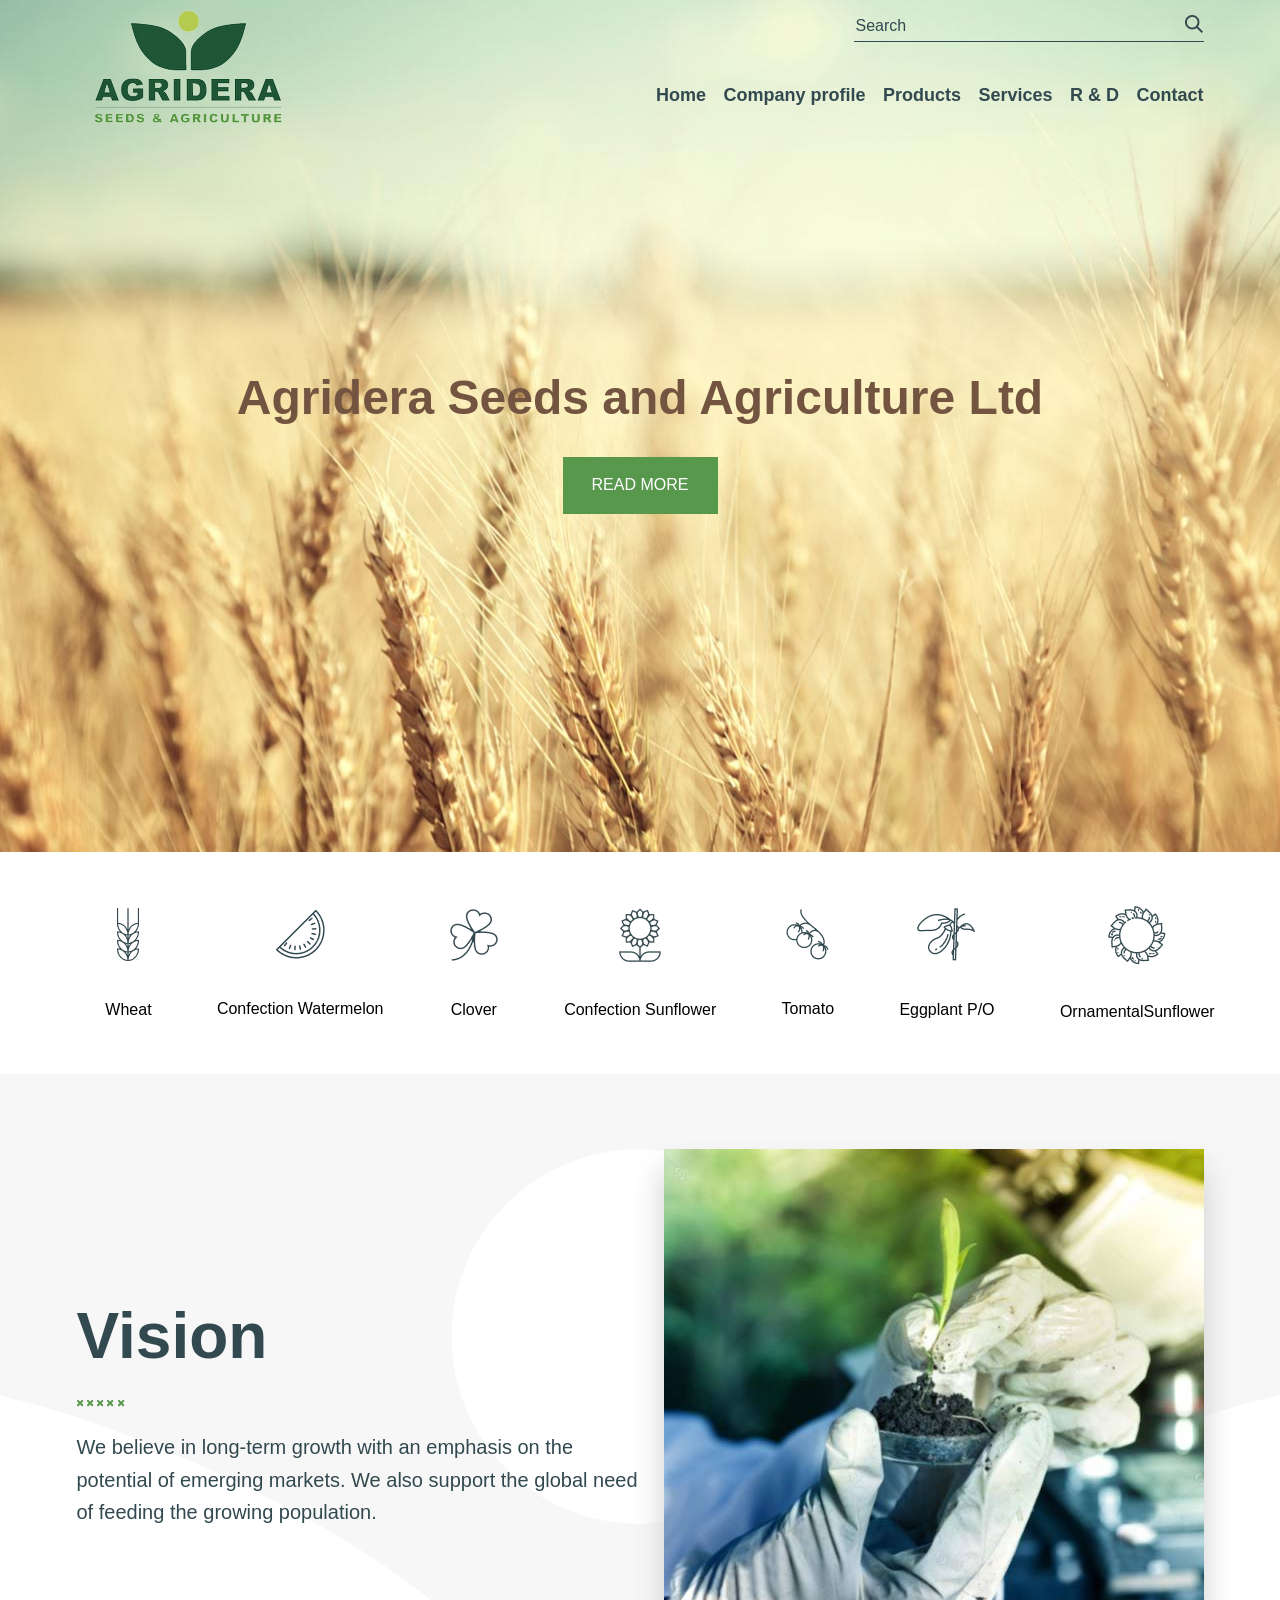
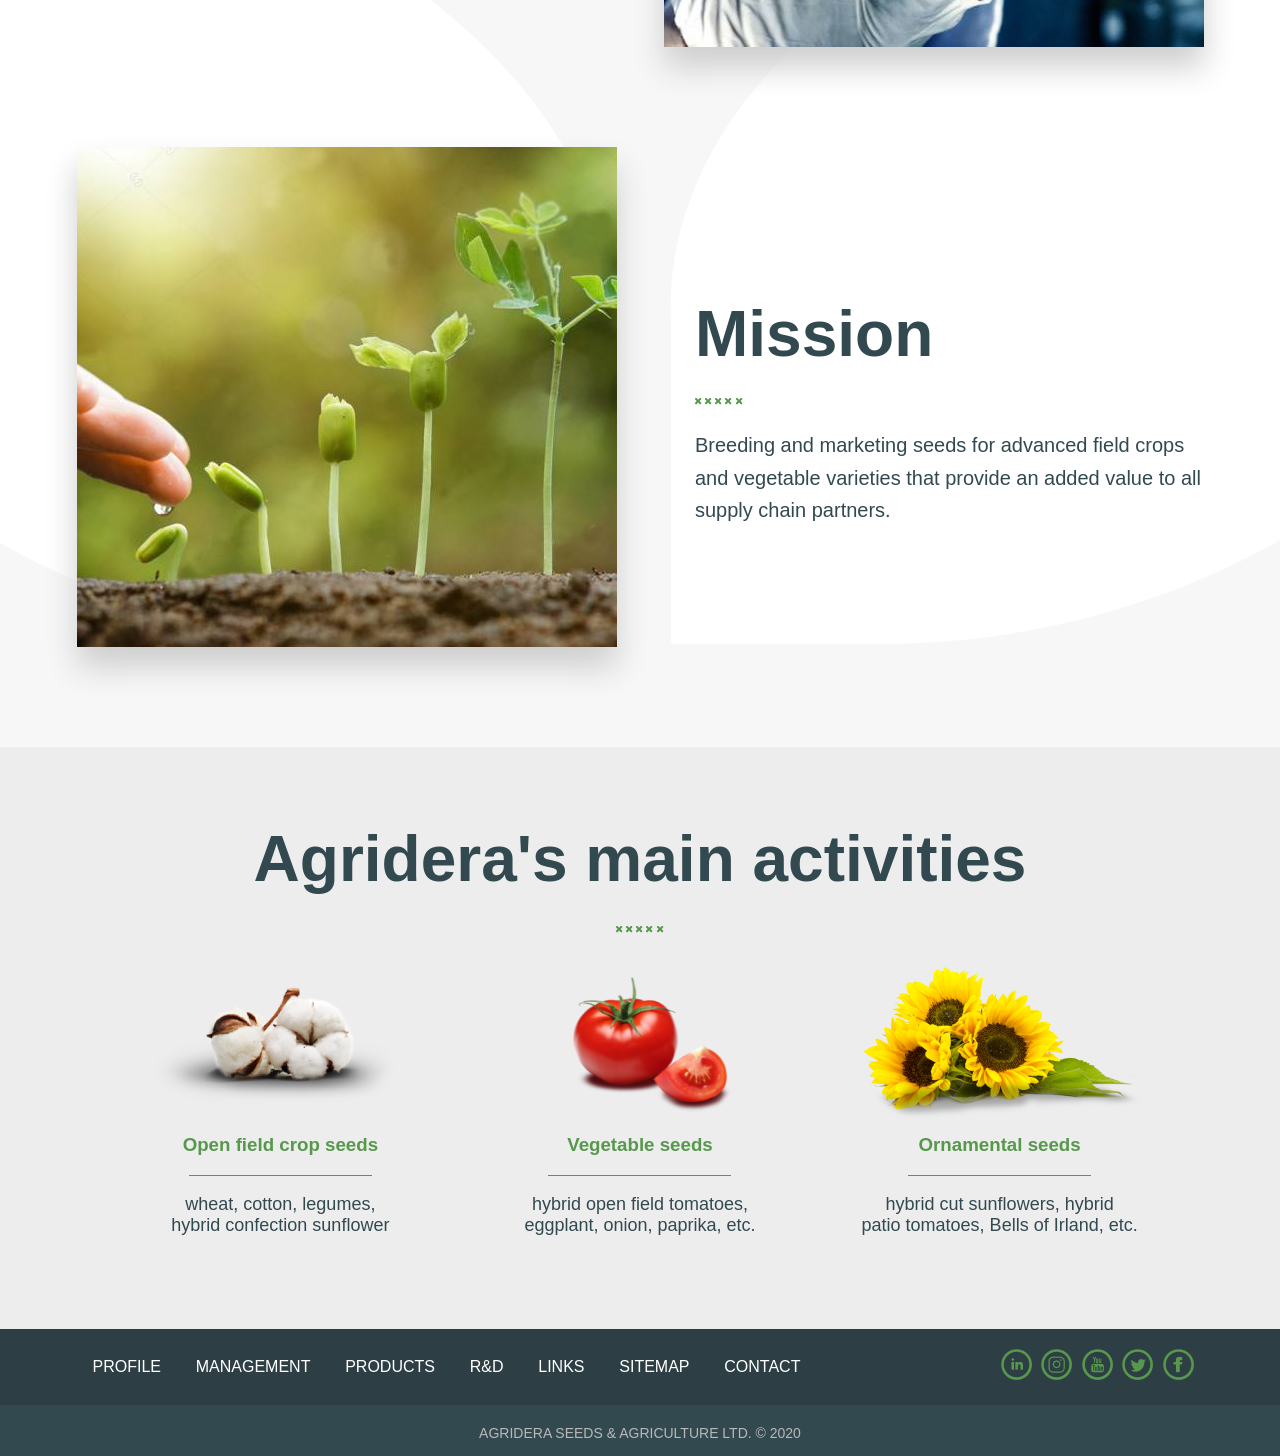
==== commit 92375d4e: "Add files via upload" ====
--- a/index.html
+++ b/index.html
@@ -2,8 +2,10 @@
 <html lang="en">
 <head>
     <link rel="stylesheet" href="css/style.css">
+    <link rel="stylesheet" href="css/responsive.css">
     <meta charset="UTF-8">
     <meta name="viewport" content="width=device-width, initial-scale=1.0">
+    <meta name="viewport" content="width=320, initial-scale=1.0"/>
     <title>Home page</title>
 </head>
 <body>
@@ -71,7 +73,7 @@
                             <path fill-rule="evenodd" clip-rule="evenodd" d="M0.29245 4.53552C-0.098053 4.92603 -0.098053 5.5592 0.29245 5.94971C0.682953 6.34033 1.31613 6.34033 1.7067 5.94971L3.12088 4.53552L4.53506 5.94971C4.92563 6.34033 5.55881 6.34033 5.94931 5.94971C6.33981 5.5592 6.33981 4.92603 5.94931 4.53552L4.53506 3.12134L5.94931 1.70715C6.33981 1.31665 6.33981 0.683472 5.94931 0.292847C5.55881 -0.0976562 4.92563 -0.0976562 4.53506 0.292847L3.12088 1.70715L1.7067 0.292847C1.31613 -0.0976562 0.682953 -0.0976562 0.29245 0.292847C-0.098053 0.683472 -0.098053 1.31665 0.29245 1.70715L1.7067 3.12134L0.29245 4.53552ZM10.2924 4.53552C9.90195 4.92603 9.90195 5.5592 10.2924 5.94971C10.683 6.34033 11.3161 6.34033 11.7067 5.94971L13.1209 4.53552L14.5351 5.94971C14.9256 6.34033 15.5588 6.34033 15.9493 5.94971C16.3398 5.5592 16.3398 4.92603 15.9493 4.53552L14.5351 3.12134L15.9493 1.70715C16.3398 1.31665 16.3398 0.683472 15.9493 0.292847C15.5588 -0.0976562 14.9256 -0.0976562 14.5351 0.292847L13.1209 1.70715L11.7067 0.292847C11.3161 -0.0976562 10.683 -0.0976562 10.2924 0.292847C9.90195 0.683472 9.90195 1.31665 10.2924 1.70715L11.7067 3.12134L10.2924 4.53552ZM20.2924 5.94971C19.9019 5.5592 19.9019 4.92603 20.2924 4.53552L21.7067 3.12134L20.2924 1.70715C19.9019 1.31665 19.9019 0.683472 20.2924 0.292847C20.683 -0.0976562 21.3161 -0.0976562 21.7067 0.292847L23.1209 1.70715L24.5351 0.292847C24.9256 -0.0976562 25.5588 -0.0976562 25.9493 0.292847C26.3398 0.683472 26.3398 1.31665 25.9493 1.70715L24.5351 3.12134L25.9493 4.53552C26.3398 4.92603 26.3398 5.5592 25.9493 5.94971C25.5588 6.34033 24.9256 6.34033 24.5351 5.94971L23.1209 4.53552L21.7067 5.94971C21.3161 6.34033 20.683 6.34033 20.2924 5.94971ZM30.2924 4.53552C29.9019 4.92603 29.9019 5.5592 30.2924 5.94971C30.683 6.34033 31.3161 6.34033 31.7067 5.94971L33.1209 4.53552L34.5351 5.94971C34.9256 6.34033 35.5588 6.34033 35.9493 5.94971C36.3398 5.5592 36.3398 4.92603 35.9493 4.53552L34.5351 3.12134L35.9493 1.70715C36.3398 1.31665 36.3398 0.683472 35.9493 0.292847C35.5588 -0.0976562 34.9256 -0.0976562 34.5351 0.292847L33.1209 1.70715L31.7067 0.292847C31.3161 -0.0976562 30.683 -0.0976562 30.2924 0.292847C29.9019 0.683472 29.9019 1.31665 30.2924 1.70715L31.7067 3.12134L30.2924 4.53552ZM41.2924 5.94971C40.9019 5.5592 40.9019 4.92603 41.2924 4.53552L42.7067 3.12134L41.2924 1.70715C40.9019 1.31665 40.9019 0.683472 41.2924 0.292847C41.683 -0.0976562 42.3161 -0.0976562 42.7067 0.292847L44.1209 1.70715L45.5351 0.292847C45.9256 -0.0976562 46.5588 -0.0976562 46.9493 0.292847C47.3398 0.683472 47.3398 1.31665 46.9493 1.70715L45.5351 3.12134L46.9493 4.53552C47.3398 4.92603 47.3398 5.5592 46.9493 5.94971C46.5588 6.34033 45.9256 6.34033 45.5351 5.94971L44.1209 4.53552L42.7067 5.94971C42.3161 6.34033 41.683 6.34033 41.2924 5.94971Z" fill="#57984C"/>
                             </svg> 
                             <p>
-                                We believe in long-term growth with an emphasis <br>on the potential of emerging markets. We also <br>support the global need of feeding the growing <br>population.
+                                We believe in long-term growth with an emphasis on the potential of emerging markets. We also support the global need of feeding the growing population.
                             </p>
                         </div>
                     </div>
@@ -90,7 +92,7 @@
                             <path fill-rule="evenodd" clip-rule="evenodd" d="M0.29245 4.53552C-0.098053 4.92603 -0.098053 5.5592 0.29245 5.94971C0.682953 6.34033 1.31613 6.34033 1.7067 5.94971L3.12088 4.53552L4.53506 5.94971C4.92563 6.34033 5.55881 6.34033 5.94931 5.94971C6.33981 5.5592 6.33981 4.92603 5.94931 4.53552L4.53506 3.12134L5.94931 1.70715C6.33981 1.31665 6.33981 0.683472 5.94931 0.292847C5.55881 -0.0976562 4.92563 -0.0976562 4.53506 0.292847L3.12088 1.70715L1.7067 0.292847C1.31613 -0.0976562 0.682953 -0.0976562 0.29245 0.292847C-0.098053 0.683472 -0.098053 1.31665 0.29245 1.70715L1.7067 3.12134L0.29245 4.53552ZM10.2924 4.53552C9.90195 4.92603 9.90195 5.5592 10.2924 5.94971C10.683 6.34033 11.3161 6.34033 11.7067 5.94971L13.1209 4.53552L14.5351 5.94971C14.9256 6.34033 15.5588 6.34033 15.9493 5.94971C16.3398 5.5592 16.3398 4.92603 15.9493 4.53552L14.5351 3.12134L15.9493 1.70715C16.3398 1.31665 16.3398 0.683472 15.9493 0.292847C15.5588 -0.0976562 14.9256 -0.0976562 14.5351 0.292847L13.1209 1.70715L11.7067 0.292847C11.3161 -0.0976562 10.683 -0.0976562 10.2924 0.292847C9.90195 0.683472 9.90195 1.31665 10.2924 1.70715L11.7067 3.12134L10.2924 4.53552ZM20.2924 5.94971C19.9019 5.5592 19.9019 4.92603 20.2924 4.53552L21.7067 3.12134L20.2924 1.70715C19.9019 1.31665 19.9019 0.683472 20.2924 0.292847C20.683 -0.0976562 21.3161 -0.0976562 21.7067 0.292847L23.1209 1.70715L24.5351 0.292847C24.9256 -0.0976562 25.5588 -0.0976562 25.9493 0.292847C26.3398 0.683472 26.3398 1.31665 25.9493 1.70715L24.5351 3.12134L25.9493 4.53552C26.3398 4.92603 26.3398 5.5592 25.9493 5.94971C25.5588 6.34033 24.9256 6.34033 24.5351 5.94971L23.1209 4.53552L21.7067 5.94971C21.3161 6.34033 20.683 6.34033 20.2924 5.94971ZM30.2924 4.53552C29.9019 4.92603 29.9019 5.5592 30.2924 5.94971C30.683 6.34033 31.3161 6.34033 31.7067 5.94971L33.1209 4.53552L34.5351 5.94971C34.9256 6.34033 35.5588 6.34033 35.9493 5.94971C36.3398 5.5592 36.3398 4.92603 35.9493 4.53552L34.5351 3.12134L35.9493 1.70715C36.3398 1.31665 36.3398 0.683472 35.9493 0.292847C35.5588 -0.0976562 34.9256 -0.0976562 34.5351 0.292847L33.1209 1.70715L31.7067 0.292847C31.3161 -0.0976562 30.683 -0.0976562 30.2924 0.292847C29.9019 0.683472 29.9019 1.31665 30.2924 1.70715L31.7067 3.12134L30.2924 4.53552ZM41.2924 5.94971C40.9019 5.5592 40.9019 4.92603 41.2924 4.53552L42.7067 3.12134L41.2924 1.70715C40.9019 1.31665 40.9019 0.683472 41.2924 0.292847C41.683 -0.0976562 42.3161 -0.0976562 42.7067 0.292847L44.1209 1.70715L45.5351 0.292847C45.9256 -0.0976562 46.5588 -0.0976562 46.9493 0.292847C47.3398 0.683472 47.3398 1.31665 46.9493 1.70715L45.5351 3.12134L46.9493 4.53552C47.3398 4.92603 47.3398 5.5592 46.9493 5.94971C46.5588 6.34033 45.9256 6.34033 45.5351 5.94971L44.1209 4.53552L42.7067 5.94971C42.3161 6.34033 41.683 6.34033 41.2924 5.94971Z" fill="#57984C"/>
                             </svg> 
                             <p>
-                                Breeding and marketing seeds for advanced field <br>crops and vegetable varieties that provide an added <br>value to all supply chain partners.
+                                Breeding and marketing seeds for advanced field crops and vegetable varieties that provide an added value to all supply chain partners.
                             </p>
                         </div>
                     </div>
--- a/css/style.css
+++ b/css/style.css
@@ -10,6 +10,7 @@
     max-width: 1127px;
     width: 100%;
     margin: 0 auto;
+    padding: 0 15px;
 }
 
 .row::after {
@@ -383,7 +384,6 @@
 
 #segments {
     background-color: #FFFAFA;
-    max-height: 449.5px;
     height: 100%;
     max-width: 1152px;
     width: 100%;
@@ -400,7 +400,7 @@
 }
 
 #segments .w-3 h3 {
-    font-size: 20px;
+    font-size: 25px;
     color: #324950;
     display: flex;
     align-items: start;
@@ -408,12 +408,17 @@
 }
 
 #segments .w-3 p {
-    border-top: 1px solid #324950;
     margin-top: 0;
     font-size: 17px;
     color: #324950;
     padding-top: 20px;
     margin-bottom: 40px;
+}
+
+#segments .w-3 hr {
+    width: 96%;
+    margin-left: 0;
+    border: 1px solid #324950;
 }
 
 .examples {
--- a/css/responsive.css
+++ b/css/responsive.css
@@ -0,0 +1,552 @@
+@media (max-width: 1220px) {
+    .wrapper {
+        max-width: calc(100% - 50px) !important;
+    }
+}
+
+@media (max-width: 1180px) {
+    .header .wrapper .row .w-2:first-child {
+        width: 25%;
+    }
+    #header_one .wrapper .row .w-2:first-child {
+        width: 25%;
+    }
+    .align-right.w-2 {
+        width: 75%;
+    }
+    #topfooter .wrapper {
+        justify-content: center;
+        flex-direction: column;
+    }
+    #topfooter {
+        height: auto;
+        padding-bottom: 10px;
+    }
+    #text {
+        padding-top: calc(15% - 30px);
+    }
+    #mainpage .w-2 img {
+        width: calc(100% - 30px);
+    }
+    .plant img {
+        width: calc(100% - 10px);
+    }
+    #categories ul {
+        padding: 0;
+    }
+    .examples {
+        justify-content: center;
+    }
+    #tomato_one_info h1 {
+        font-size: 45px;
+        margin-bottom: 15px;
+    }
+    #tomato_one_info h1 span {
+        font-size: 45px;
+    }
+    #quote {
+        margin: 33px 0;
+    }
+    #quote p {
+        font-size: 27px;
+    }
+    #quote img {
+        width: 76px;
+    }
+    #img_tomato_ex img {
+        width: calc(100% - 50px);
+        float: right;
+    }
+    .info_lists h5 {
+        font-size: 17px;
+    }
+    .info_lists ul li {
+        color: #324950;
+        font-size: 15px;
+        line-height: 162.7%;
+    }
+    #downloadPDF p {
+        font-size: 16px;
+    }
+    #contact_form form {
+        flex-direction: column;
+    }
+    #contact_form .w-2 {
+        width: 100%;
+        max-width: none;
+        min-width: auto;
+    }
+    #contact_form select {
+        width: 100%;
+    }
+    #contact_form input[type="submit"] {
+        width: 100%;
+        margin-top: 10px;
+    }
+    #contact_form {
+        padding-bottom: 25px;
+    }
+}
+
+@media (max-width: 956px) {
+    #main_activities h2 {
+        text-align: center;
+        font-size: 46px;
+    }
+    #main_activities h3 {
+        text-align: center;
+        font-size: 16px;
+    }
+    #main_activities .plant p {
+        text-align: center;
+        font-size: 14px;
+    }
+    .plant_list {
+        justify-content: center;
+    }
+    .footer ul li a {
+        font-size: 13px;
+    }
+    #botfooter p {
+        font-size: 12px;
+    }
+    #mainpage h2 {
+        font-size: 46px;
+    }
+    #mainpage p {
+        font-size: 17px;
+    }
+    #menu ul li a {
+        font-size: 16px;
+    }
+    #slider h1 {
+        font-size: 39px;
+    }
+    #slider a {
+        font-size: 14px;
+        width: 145px;
+        height: 50px;
+        line-height: 50px;
+    }
+    #categories ul li .text {
+        font-size: 13px;
+    }
+    #slider {
+        padding: 255px 0px;
+    }
+    #main_content h1 {
+        font-size: 38px;
+    }
+    #main_content p {
+        font-size: 15px;
+    }
+    #segments .w-3 h3 {
+        font-size: 21px;
+    }
+    #segments .w-3 p {
+        font-size: 13px;
+    }
+    .example img {
+        min-width: 310px;
+    }
+    .example h3 {
+        font-size: 18px;
+    }
+    #tomato_one_info h1 {
+        font-size: 36px;
+    }
+    #tomato_one_info h1 span {
+        font-size: 36px;
+    }
+    #quote {
+        margin: 28px 0;
+    }
+    #quote p {
+        font-size: 23px;
+    }
+    #quote img {
+        width: 66px;
+    }
+    .info_lists h5 {
+        font-size: 16px;
+    }
+    .info_lists ul li {
+        color: #324950;
+        font-size: 14px;
+        line-height: 162.7%;
+    }
+    #downloadPDF p {
+        font-size: 15px;
+        line-height: 240%;
+    }
+}
+
+@media (max-width: 780px) {
+    #menu {
+        text-align: right;
+    }
+    #menu:before {
+        content: "";
+        display: inline-block;
+        background-size: 100% 100%;
+        background-image: url(../images/menu.png);
+        width: 27px;
+        height: 27px;
+    }
+    #menu:active ul, #menu:hover ul {
+        display: block;
+    }
+    #menu ul {
+        position: absolute;
+        right: 10px;
+        top: 110px;
+        width: 60%;
+        height: 340px;
+        background-color: #fff;
+        display: none;
+        border: 1px solid #DADADA;
+        border-radius: 15px;
+    }
+    #menu ul li {
+        margin-left: 0;
+        display: block;
+        text-align: center;
+    }
+    #menu ul li a{
+        width: calc(100% - 10px);
+        margin: 15px 0;
+        padding-right: 10px;
+        font-size: 25px;
+        display: block;
+        line-height: 150%;
+    }
+    .footer ul {
+        min-width: 100%;
+    }
+    #slider h1 {
+        padding: 0 15px;
+    }
+    #search {
+        width: calc(80% - 40px);
+    }
+    #slider {
+        padding: 180px 0px;
+    }
+    #segments .w-3 h3 {
+        font-size: 18px;
+    }
+    #segments .w-3 p {
+        font-size: 12px;
+    }
+    .example img {
+        min-width: 250px;
+    }
+    .example h3 {
+        font-size: 15px;
+    }
+    .example p {
+        font-size: 13px !important;
+    }
+    #main_content h1 {
+        font-size: 33px;
+    }
+    #main_content p {
+        font-size: 13px;
+    }
+    #tomato_one_info h1 {
+        margin-top: 10px;
+        font-size: 32px;
+    }
+    #tomato_one_info h1 span {
+        font-size: 32px;
+    }
+    #quote {
+        margin: 25px 0;
+    }
+    #quote p {
+        font-size: 21px;
+    }
+    #quote img {
+        width: 60px;
+    }
+    .info_lists h5 {
+        font-size: 15px;
+    }
+    .info_lists ul li {
+        color: #324950;
+        font-size: 13px;
+        line-height: 162.7%;
+    }
+    #downloadPDF p {
+        font-size: 14px;
+        line-height: 240%;
+    }
+}
+
+@media (max-width: 700px) {
+    #categories ul {
+        display: block;
+    }
+    #mainpage .w-2 {
+        width: 100%;
+        float: center;
+    }
+    #mainpage .row {
+        display: flex;
+        flex-direction: column;
+    }
+    #mainpage .wrapper {
+        padding-top: 0;
+        text-align: center;
+    }
+    #mainpage #text {
+        padding-top: 30px;
+        padding-left: 0 !important;
+    }
+    #mainpage h2 {
+        font-size: 50px;
+    }
+    #mainpage p {
+        font-size: 17px;
+    }
+    #mainpage .w-2 img {
+        padding-top: 15px 0;
+        float: none !important;
+    }
+    #main_activities h2 {
+        font-size: 50px;
+        margin-top: 40px;
+    }
+    .plant_list {
+        flex-direction: column;
+    }
+    .plant img {
+        width: calc(100% - 13   0px);
+    }
+    #main_activities h3 {
+        font-size: 22px;
+    }
+    #main_activities .plant p {
+        font-size: 18px;
+    }
+    #main_content h1 {
+        text-align: center;
+        font-size: 26px;
+        padding-top: 30px;
+        line-height: 150%;
+    }
+    #main_content svg {
+        width: 100%;
+        margin: 0 auto;
+        text-align: center;
+        padding-top: 40px;
+    }
+    #main_content p {
+        text-align: center;
+    }
+    #main_content .highlight-message p {
+        text-align: left;
+    }
+    #segments .w-3 {
+        width: 80%;
+    }
+    #segments .w-3 h3 {
+        text-align: center;
+        width: 100%;
+        display: flow-root;
+        font-size: 24px;
+    }
+    #segments .w-3 p {
+        font-size: 16px;
+    }
+    #segments .w-3 hr {
+        margin-left: auto;
+    }
+    #segments .row {
+        display: flex;
+        flex-direction: column;
+        align-items: center;
+    }
+    #tomato_one_info .row {
+        display: flex;
+        flex-direction: column;
+        align-items: center;
+    }
+    #tomato_one_info .w-2 {
+        width: 80%;
+    }
+    #tomato_one_info h1 {
+        text-align: center;
+        margin-top: 14px;
+        font-size: 40px;
+    }
+    #tomato_one_info .w-2 svg {
+        width: 100%;
+        margin: 0 auto;
+    }
+    #tomato_one_info h1 span {
+        font-size: 40px;
+    }
+    #quote {
+        margin: 30px 0;
+        display: flex;
+        justify-content: center;
+    }
+    #quote p {
+        font-size: 28px;
+    }
+    #quote img {
+        width: 76px;
+    }
+    .info_lists h5 {
+        font-size: 20px;
+    }
+    .info_lists ul li {
+        font-size: 16px;
+    }
+    #downloadPDF p {
+        font-size: 16px;
+    }
+    #img_pdf_right {
+        align-items: center;
+        text-align: center;
+    }
+    #img_tomato_ex img {
+        float: none;
+    }
+    #tomato_one_info {
+        padding-bottom: 50px;
+    }
+}
+
+@media (max-width: 550px) {
+    .footer ul li a {
+        font-size: 10px;
+    }
+    #botfooter p {
+        font-size: 9px;
+    }
+    #tomato_one_info h1 {
+        font-size: 29px;
+    }
+    #tomato_one_info h1 span {
+        font-size: 29px;
+    }
+    #quote p {
+        font-size: 20px;
+    }
+    #quote img {
+        width: 60px;
+    }
+    .info_lists h5 {
+        font-size: 17px;
+    }
+    .info_lists ul li {
+        font-size: 13px;
+    }
+}
+
+@media (max-width: 480px) {
+    .footer ul {
+        align-items: center;
+        flex-direction: column;
+        margin: 8px 0;
+    }
+    .footer ul li {
+        padding: 5px 0;
+    }
+    .footer ul li a {
+        font-size: 13px;
+    }
+    .header .wrapper .row .w-2:first-child {
+        width: 100%;
+    }
+    .align-right.w-2 {
+        width: 100%;
+        text-align: left;
+    }
+    #slider {
+        padding: 135px 0px;
+        margin-top: -204px;
+    }
+    #mainlogo {
+        text-align: center;
+    }
+    .align-right.w-2 {
+        display: flex;
+        width: 100%;
+        align-items: center;
+        justify-content: space-between;
+        margin-bottom: 25px;
+    }
+    #search {
+        width: 85%;
+        margin-bottom: 10px;
+    }
+    #menu {
+        width: 10%;
+        text-align: right;
+    }
+    #menu ul {
+        position: absolute;
+        right: 10px;
+        top: 170px;
+        width: 60%;
+        height: 305px;
+        background-color: #fff;
+        display: none;
+        border: 1px solid #DADADA;
+        border-radius: 15px;
+    }
+    #menu ul li a {
+        font-size: 22px;
+    }
+    .footer ul li {
+        margin-left: 0;
+    }
+    #tomato_all_slider img {
+        margin-top: 0;
+    }
+    #segments .w-3 h3 {
+        font-size: 18px;
+    }
+    #segments .w-3 p {
+        font-size: 12px;
+    }
+    #slider h1 {
+        font-size: 30px;
+    }
+    .logo {
+        text-align: center;
+    }
+    #tomato_one_info h1 {
+        font-size: 20px;
+    }
+    #tomato_one_info h1 span {
+        font-size: 20px;
+    }
+    #quote p {
+        font-size: 13px;
+    }
+    #quote {
+        margin: 15px 0;
+    }
+    #quote img {
+        width: 40px;
+    }
+    .info_lists h5 {
+        font-size: 17px;
+    }
+    .info_lists ul li {
+        font-size: 13px;
+    }
+    #header_one .wrapper .row .w-2:first-child {
+        width: 100%;
+    }
+    #contact_us_bg img {
+        margin-top: 0;
+    }
+    #our_address h6 {
+        margin: 25px 0 0 0;
+    }
+}
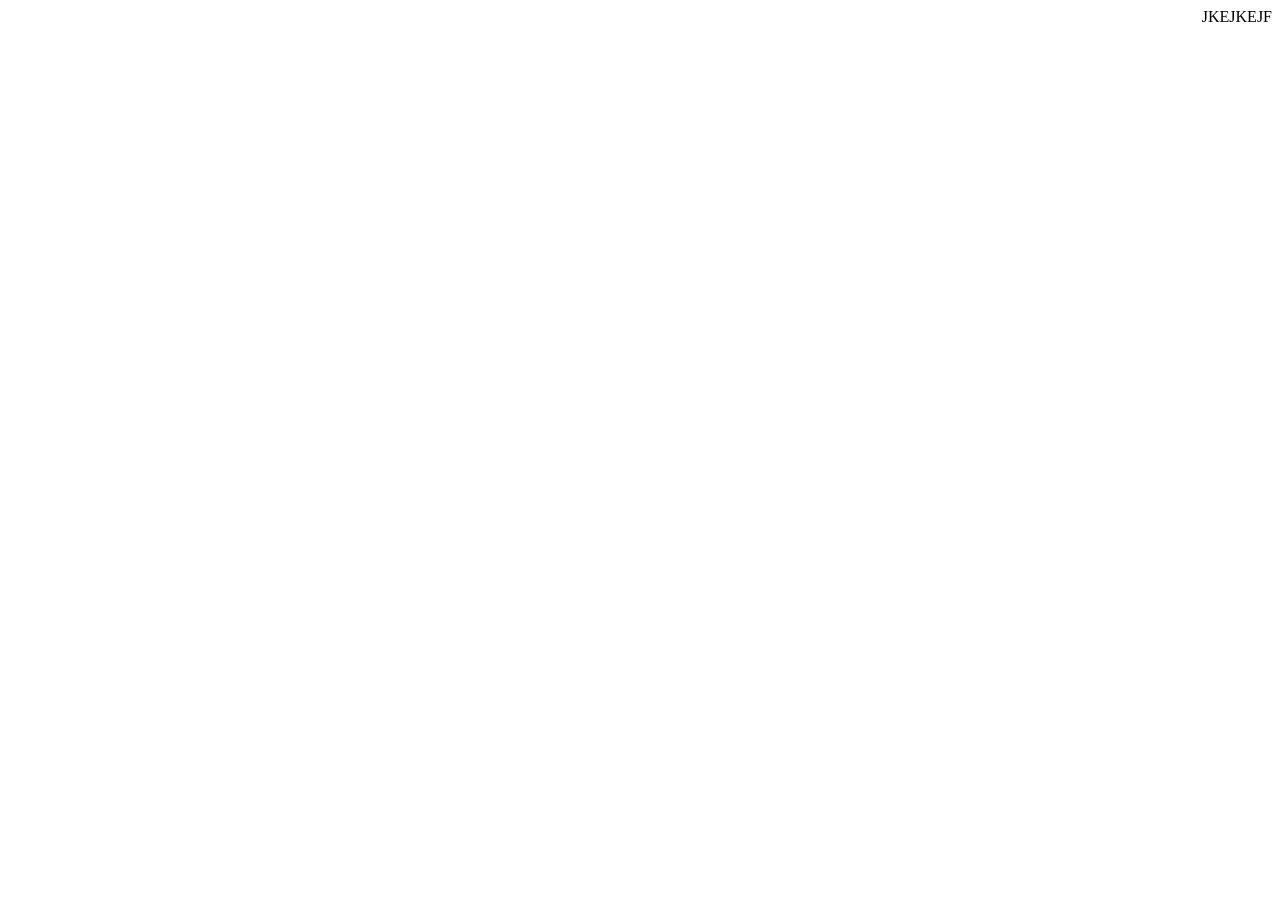
==== commit fc5c1f3e: "initial commit" ====
--- a/index.html
+++ b/index.html
@@ -1,166 +1,21 @@
-<!DOCTYPE html>
-<html lang="en">
-<head>
-    <link rel="stylesheet" href="css/style.css">
-    <link rel="stylesheet" href="css/responsive.css">
-    <meta charset="UTF-8">
-    <meta name="viewport" content="width=device-width, initial-scale=1.0">
-    <meta name="viewport" content="width=320, initial-scale=1.0"/>
-    <title>Home page</title>
-</head>
-<body>
-    <div class="header">
-        <div class="wrapper">
-            <div class="row">
-                <div class="w-2">
-                    <div id="mainlogo">
-                        <img src="images/logo.png" alt="Logo">
-                    </div>
-                </div>
-                <div class="w-2 align-right">
-                    <div id="search">
-                        <div id="search-in" class="flex">
-                            <input type="text" placeholder="Search">
-                            <button>Submit</button>
-                        </div>
-                    </div>
-                    <div id="menu">
-                        <ul>
-                            <li><a href="index.html">Home</a></li>
-                            <li><a href="">Company profile</a></li>
-                            <li><a href="tomato_all.html">Products</a></li>
-                            <li><a href="">Services</a></li>
-                            <li><a href="">R & D</a></li>
-                            <li><a href="contact_us.html">Contact</a></li>
-                        </ul>
-                    </div>
-                </div>
-            </div>
-        </div>
-    </div>
-    <div class="content">
-        <div id="slider">
-            <h1>Agridera Seeds and Agriculture Ltd</h1>
-            <a href="#">READ MORE</a>
-        </div>
-        
-        <div id="categories">
-            <ul>
-                <li><img src="images/wheat.png" alt="wheat">
-                <div class="text">Wheat</div></li>
-                <li><img src="images/watermelon.png" alt="watermelon">
-                <div class="text">Confection Watermelon</div></li>
-                <li><img src="images/Clover.png" alt="Clover">
-                <div class="text">Clover</div></li>
-                <li><img src="images/ConfectionSunflower.png" alt="CSunflower">
-                <div class="text">Confection Sunflower</div></li>
-                <li><img src="images/tomatoes.png" alt="tomatoes">
-                <div class="text">Tomato</div></li>
-                <li><img src="images/Eggplants.png" alt="Eggplant">
-                <div class="text">Eggplant P/O</div></li>
-                <li><img src="images/OrnamentalSunflower.png" alt="OSunflower">
-                <div class="text">OrnamentalSunflower</div></li>
-            </ul>
-        </div>
-
-        <div id="mainpage">
-            <div class="wrapper">
-                <div class="row">
-                    <div class="w-2">
-                        <div id="text">
-                            <h2>Vision</h2>
-                            <svg width="48" height="7" viewBox="0 0 48 7" fill="none" xmlns="http://www.w3.org/2000/svg">
-                            <path fill-rule="evenodd" clip-rule="evenodd" d="M0.29245 4.53552C-0.098053 4.92603 -0.098053 5.5592 0.29245 5.94971C0.682953 6.34033 1.31613 6.34033 1.7067 5.94971L3.12088 4.53552L4.53506 5.94971C4.92563 6.34033 5.55881 6.34033 5.94931 5.94971C6.33981 5.5592 6.33981 4.92603 5.94931 4.53552L4.53506 3.12134L5.94931 1.70715C6.33981 1.31665 6.33981 0.683472 5.94931 0.292847C5.55881 -0.0976562 4.92563 -0.0976562 4.53506 0.292847L3.12088 1.70715L1.7067 0.292847C1.31613 -0.0976562 0.682953 -0.0976562 0.29245 0.292847C-0.098053 0.683472 -0.098053 1.31665 0.29245 1.70715L1.7067 3.12134L0.29245 4.53552ZM10.2924 4.53552C9.90195 4.92603 9.90195 5.5592 10.2924 5.94971C10.683 6.34033 11.3161 6.34033 11.7067 5.94971L13.1209 4.53552L14.5351 5.94971C14.9256 6.34033 15.5588 6.34033 15.9493 5.94971C16.3398 5.5592 16.3398 4.92603 15.9493 4.53552L14.5351 3.12134L15.9493 1.70715C16.3398 1.31665 16.3398 0.683472 15.9493 0.292847C15.5588 -0.0976562 14.9256 -0.0976562 14.5351 0.292847L13.1209 1.70715L11.7067 0.292847C11.3161 -0.0976562 10.683 -0.0976562 10.2924 0.292847C9.90195 0.683472 9.90195 1.31665 10.2924 1.70715L11.7067 3.12134L10.2924 4.53552ZM20.2924 5.94971C19.9019 5.5592 19.9019 4.92603 20.2924 4.53552L21.7067 3.12134L20.2924 1.70715C19.9019 1.31665 19.9019 0.683472 20.2924 0.292847C20.683 -0.0976562 21.3161 -0.0976562 21.7067 0.292847L23.1209 1.70715L24.5351 0.292847C24.9256 -0.0976562 25.5588 -0.0976562 25.9493 0.292847C26.3398 0.683472 26.3398 1.31665 25.9493 1.70715L24.5351 3.12134L25.9493 4.53552C26.3398 4.92603 26.3398 5.5592 25.9493 5.94971C25.5588 6.34033 24.9256 6.34033 24.5351 5.94971L23.1209 4.53552L21.7067 5.94971C21.3161 6.34033 20.683 6.34033 20.2924 5.94971ZM30.2924 4.53552C29.9019 4.92603 29.9019 5.5592 30.2924 5.94971C30.683 6.34033 31.3161 6.34033 31.7067 5.94971L33.1209 4.53552L34.5351 5.94971C34.9256 6.34033 35.5588 6.34033 35.9493 5.94971C36.3398 5.5592 36.3398 4.92603 35.9493 4.53552L34.5351 3.12134L35.9493 1.70715C36.3398 1.31665 36.3398 0.683472 35.9493 0.292847C35.5588 -0.0976562 34.9256 -0.0976562 34.5351 0.292847L33.1209 1.70715L31.7067 0.292847C31.3161 -0.0976562 30.683 -0.0976562 30.2924 0.292847C29.9019 0.683472 29.9019 1.31665 30.2924 1.70715L31.7067 3.12134L30.2924 4.53552ZM41.2924 5.94971C40.9019 5.5592 40.9019 4.92603 41.2924 4.53552L42.7067 3.12134L41.2924 1.70715C40.9019 1.31665 40.9019 0.683472 41.2924 0.292847C41.683 -0.0976562 42.3161 -0.0976562 42.7067 0.292847L44.1209 1.70715L45.5351 0.292847C45.9256 -0.0976562 46.5588 -0.0976562 46.9493 0.292847C47.3398 0.683472 47.3398 1.31665 46.9493 1.70715L45.5351 3.12134L46.9493 4.53552C47.3398 4.92603 47.3398 5.5592 46.9493 5.94971C46.5588 6.34033 45.9256 6.34033 45.5351 5.94971L44.1209 4.53552L42.7067 5.94971C42.3161 6.34033 41.683 6.34033 41.2924 5.94971Z" fill="#57984C"/>
-                            </svg> 
-                            <p>
-                                We believe in long-term growth with an emphasis on the potential of emerging markets. We also support the global need of feeding the growing population.
-                            </p>
-                        </div>
-                    </div>
-                    <div class="w-2">
-                        <img src="images/image3.jpg" alt="image3" style="float: right;">
-                    </div>
-                </div>
-                <div class="row">
-                    <div class="w-2">
-                        <img src="images/image2.jpg" alt="image2" style="float: left;">
-                    </div>
-                    <div class="w-2">
-                        <div id="text" style="padding-left: 55px;">
-                            <h2>Mission</h2>
-                            <svg width="48" height="7" viewBox="0 0 48 7" fill="none" xmlns="http://www.w3.org/2000/svg">
-                            <path fill-rule="evenodd" clip-rule="evenodd" d="M0.29245 4.53552C-0.098053 4.92603 -0.098053 5.5592 0.29245 5.94971C0.682953 6.34033 1.31613 6.34033 1.7067 5.94971L3.12088 4.53552L4.53506 5.94971C4.92563 6.34033 5.55881 6.34033 5.94931 5.94971C6.33981 5.5592 6.33981 4.92603 5.94931 4.53552L4.53506 3.12134L5.94931 1.70715C6.33981 1.31665 6.33981 0.683472 5.94931 0.292847C5.55881 -0.0976562 4.92563 -0.0976562 4.53506 0.292847L3.12088 1.70715L1.7067 0.292847C1.31613 -0.0976562 0.682953 -0.0976562 0.29245 0.292847C-0.098053 0.683472 -0.098053 1.31665 0.29245 1.70715L1.7067 3.12134L0.29245 4.53552ZM10.2924 4.53552C9.90195 4.92603 9.90195 5.5592 10.2924 5.94971C10.683 6.34033 11.3161 6.34033 11.7067 5.94971L13.1209 4.53552L14.5351 5.94971C14.9256 6.34033 15.5588 6.34033 15.9493 5.94971C16.3398 5.5592 16.3398 4.92603 15.9493 4.53552L14.5351 3.12134L15.9493 1.70715C16.3398 1.31665 16.3398 0.683472 15.9493 0.292847C15.5588 -0.0976562 14.9256 -0.0976562 14.5351 0.292847L13.1209 1.70715L11.7067 0.292847C11.3161 -0.0976562 10.683 -0.0976562 10.2924 0.292847C9.90195 0.683472 9.90195 1.31665 10.2924 1.70715L11.7067 3.12134L10.2924 4.53552ZM20.2924 5.94971C19.9019 5.5592 19.9019 4.92603 20.2924 4.53552L21.7067 3.12134L20.2924 1.70715C19.9019 1.31665 19.9019 0.683472 20.2924 0.292847C20.683 -0.0976562 21.3161 -0.0976562 21.7067 0.292847L23.1209 1.70715L24.5351 0.292847C24.9256 -0.0976562 25.5588 -0.0976562 25.9493 0.292847C26.3398 0.683472 26.3398 1.31665 25.9493 1.70715L24.5351 3.12134L25.9493 4.53552C26.3398 4.92603 26.3398 5.5592 25.9493 5.94971C25.5588 6.34033 24.9256 6.34033 24.5351 5.94971L23.1209 4.53552L21.7067 5.94971C21.3161 6.34033 20.683 6.34033 20.2924 5.94971ZM30.2924 4.53552C29.9019 4.92603 29.9019 5.5592 30.2924 5.94971C30.683 6.34033 31.3161 6.34033 31.7067 5.94971L33.1209 4.53552L34.5351 5.94971C34.9256 6.34033 35.5588 6.34033 35.9493 5.94971C36.3398 5.5592 36.3398 4.92603 35.9493 4.53552L34.5351 3.12134L35.9493 1.70715C36.3398 1.31665 36.3398 0.683472 35.9493 0.292847C35.5588 -0.0976562 34.9256 -0.0976562 34.5351 0.292847L33.1209 1.70715L31.7067 0.292847C31.3161 -0.0976562 30.683 -0.0976562 30.2924 0.292847C29.9019 0.683472 29.9019 1.31665 30.2924 1.70715L31.7067 3.12134L30.2924 4.53552ZM41.2924 5.94971C40.9019 5.5592 40.9019 4.92603 41.2924 4.53552L42.7067 3.12134L41.2924 1.70715C40.9019 1.31665 40.9019 0.683472 41.2924 0.292847C41.683 -0.0976562 42.3161 -0.0976562 42.7067 0.292847L44.1209 1.70715L45.5351 0.292847C45.9256 -0.0976562 46.5588 -0.0976562 46.9493 0.292847C47.3398 0.683472 47.3398 1.31665 46.9493 1.70715L45.5351 3.12134L46.9493 4.53552C47.3398 4.92603 47.3398 5.5592 46.9493 5.94971C46.5588 6.34033 45.9256 6.34033 45.5351 5.94971L44.1209 4.53552L42.7067 5.94971C42.3161 6.34033 41.683 6.34033 41.2924 5.94971Z" fill="#57984C"/>
-                            </svg> 
-                            <p>
-                                Breeding and marketing seeds for advanced field crops and vegetable varieties that provide an added value to all supply chain partners.
-                            </p>
-                        </div>
-                    </div>
-                </div>
-            </div>
-        </div>
-        
-        <div id="main_activities">
-            <div class="wrapper">
-                <h2>Agridera's main activities</h2>
-                <svg width="48" height="7" viewBox="0 0 48 7" fill="none" xmlns="http://www.w3.org/2000/svg">
-                <path fill-rule="evenodd" clip-rule="evenodd" d="M0.29245 4.53552C-0.098053 4.92603 -0.098053 5.5592 0.29245 5.94971C0.682953 6.34033 1.31613 6.34033 1.7067 5.94971L3.12088 4.53552L4.53506 5.94971C4.92563 6.34033 5.55881 6.34033 5.94931 5.94971C6.33981 5.5592 6.33981 4.92603 5.94931 4.53552L4.53506 3.12134L5.94931 1.70715C6.33981 1.31665 6.33981 0.683472 5.94931 0.292847C5.55881 -0.0976562 4.92563 -0.0976562 4.53506 0.292847L3.12088 1.70715L1.7067 0.292847C1.31613 -0.0976562 0.682953 -0.0976562 0.29245 0.292847C-0.098053 0.683472 -0.098053 1.31665 0.29245 1.70715L1.7067 3.12134L0.29245 4.53552ZM10.2924 4.53552C9.90195 4.92603 9.90195 5.5592 10.2924 5.94971C10.683 6.34033 11.3161 6.34033 11.7067 5.94971L13.1209 4.53552L14.5351 5.94971C14.9256 6.34033 15.5588 6.34033 15.9493 5.94971C16.3398 5.5592 16.3398 4.92603 15.9493 4.53552L14.5351 3.12134L15.9493 1.70715C16.3398 1.31665 16.3398 0.683472 15.9493 0.292847C15.5588 -0.0976562 14.9256 -0.0976562 14.5351 0.292847L13.1209 1.70715L11.7067 0.292847C11.3161 -0.0976562 10.683 -0.0976562 10.2924 0.292847C9.90195 0.683472 9.90195 1.31665 10.2924 1.70715L11.7067 3.12134L10.2924 4.53552ZM20.2924 5.94971C19.9019 5.5592 19.9019 4.92603 20.2924 4.53552L21.7067 3.12134L20.2924 1.70715C19.9019 1.31665 19.9019 0.683472 20.2924 0.292847C20.683 -0.0976562 21.3161 -0.0976562 21.7067 0.292847L23.1209 1.70715L24.5351 0.292847C24.9256 -0.0976562 25.5588 -0.0976562 25.9493 0.292847C26.3398 0.683472 26.3398 1.31665 25.9493 1.70715L24.5351 3.12134L25.9493 4.53552C26.3398 4.92603 26.3398 5.5592 25.9493 5.94971C25.5588 6.34033 24.9256 6.34033 24.5351 5.94971L23.1209 4.53552L21.7067 5.94971C21.3161 6.34033 20.683 6.34033 20.2924 5.94971ZM30.2924 4.53552C29.9019 4.92603 29.9019 5.5592 30.2924 5.94971C30.683 6.34033 31.3161 6.34033 31.7067 5.94971L33.1209 4.53552L34.5351 5.94971C34.9256 6.34033 35.5588 6.34033 35.9493 5.94971C36.3398 5.5592 36.3398 4.92603 35.9493 4.53552L34.5351 3.12134L35.9493 1.70715C36.3398 1.31665 36.3398 0.683472 35.9493 0.292847C35.5588 -0.0976562 34.9256 -0.0976562 34.5351 0.292847L33.1209 1.70715L31.7067 0.292847C31.3161 -0.0976562 30.683 -0.0976562 30.2924 0.292847C29.9019 0.683472 29.9019 1.31665 30.2924 1.70715L31.7067 3.12134L30.2924 4.53552ZM41.2924 5.94971C40.9019 5.5592 40.9019 4.92603 41.2924 4.53552L42.7067 3.12134L41.2924 1.70715C40.9019 1.31665 40.9019 0.683472 41.2924 0.292847C41.683 -0.0976562 42.3161 -0.0976562 42.7067 0.292847L44.1209 1.70715L45.5351 0.292847C45.9256 -0.0976562 46.5588 -0.0976562 46.9493 0.292847C47.3398 0.683472 47.3398 1.31665 46.9493 1.70715L45.5351 3.12134L46.9493 4.53552C47.3398 4.92603 47.3398 5.5592 46.9493 5.94971C46.5588 6.34033 45.9256 6.34033 45.5351 5.94971L44.1209 4.53552L42.7067 5.94971C42.3161 6.34033 41.683 6.34033 41.2924 5.94971Z" fill="#57984C"/>
-                </svg>
-                <div class="plant_list">
-                    <div class="plant">
-                        <img src="images/image_cotton.png" alt="cotton">
-                        <h3>Open field crop seeds</h3>
-                        <div class="line"></div>
-                        <p>
-                            wheat, cotton, legumes,<br>hybrid confection sunflower
-                        </p>
-                    </div>
-                    <div class="plant">
-                        <img src="images/image_tomato.png" alt="tomato">
-                        <h3>Vegetable seeds</h3>
-                        <div class="line"></div>
-                        <p>
-                            hybrid open field tomatoes,<br>eggplant, onion, paprika, etc.
-                        </p>
-                    </div>
-                    <div class="plant">
-                        <img src="images/image_sun.png" alt="sunflower">
-                        <h3>Ornamental seeds</h3>
-                        <div class="line"></div>
-                        <p>
-                            hybrid cut sunflowers, hybrid<br>patio tomatoes, Bells of Irland, etc.
-                        </p>
-                    </div>
-                </div>
-            </div>
-        </div>
-    </div>
-    <div class="footer">
-        <div id="topfooter">
-            <div class="wrapper">
-                <div id="topleft">
-                    <ul>
-                        <li><a href="">PROFILE</a></li>
-                        <li><a href="">MANAGEMENT</a></li>
-                        <li><a href="">PRODUCTS</a></li>
-                        <li><a href="">R&D</a></li>
-                        <li><a href="">LINKS</a></li>
-                        <li><a href="">SITEMAP</a></li>
-                        <li><a href="">CONTACT</a></li>
-                    </ul>
-                </div>
-                <div id="topright">
-                    <a href=""><img src="images/Ico_in.png" alt="LinkedIn"></a>
-                    <a href=""><img src="images/Ico_inst.png" alt="Instagram"></a>
-                    <a href=""><img src="images/Ico_tube.png" alt="YouTube"></a>
-                    <a href=""><img src="images/Ico_tw.png" alt="Twitter"></a>
-                    <a href=""><img src="images/Ico_fb.png" alt="Facebook"></a>
-                </div>
-            </div>
-        </div>
-        <div id="botfooter">
-            <p>AGRIDERA SEEDS & AGRICULTURE LTD. © 2020</p>
-        </div>
-    </div>
-</body>
+<!DOCTYPE html>
+<html lang="en">
+<head>
+    <meta charset="UTF-8">
+    <meta name="viewport" content="width=320, initial-scale=1.0">
+    <link rel="stylesheet" href="./css/template.css">
+    <link rel="stylesheet" href="./css/font-awesome5.css">
+
+    <script src="./js/libs/axios.min.js"></script>
+    <script src="./js/libs/chart.js"></script>
+    <script src="./js/libs/vue.global.prod.js"></script>
+    <script src="./js/libs/vue-router.global.js"></script>
+    <script src="./js/app/app.js" type="module"></script>
+    <title>Main Page</title>
+</head>
+<body>
+    <content id="content">
+        <router-view></router-view>
+    </content>
+</body>
 </html>
--- a/css/template.css
+++ b/css/template.css
@@ -0,0 +1,4 @@
+.flex {
+    display: flex;
+    justify-content: end;
+}
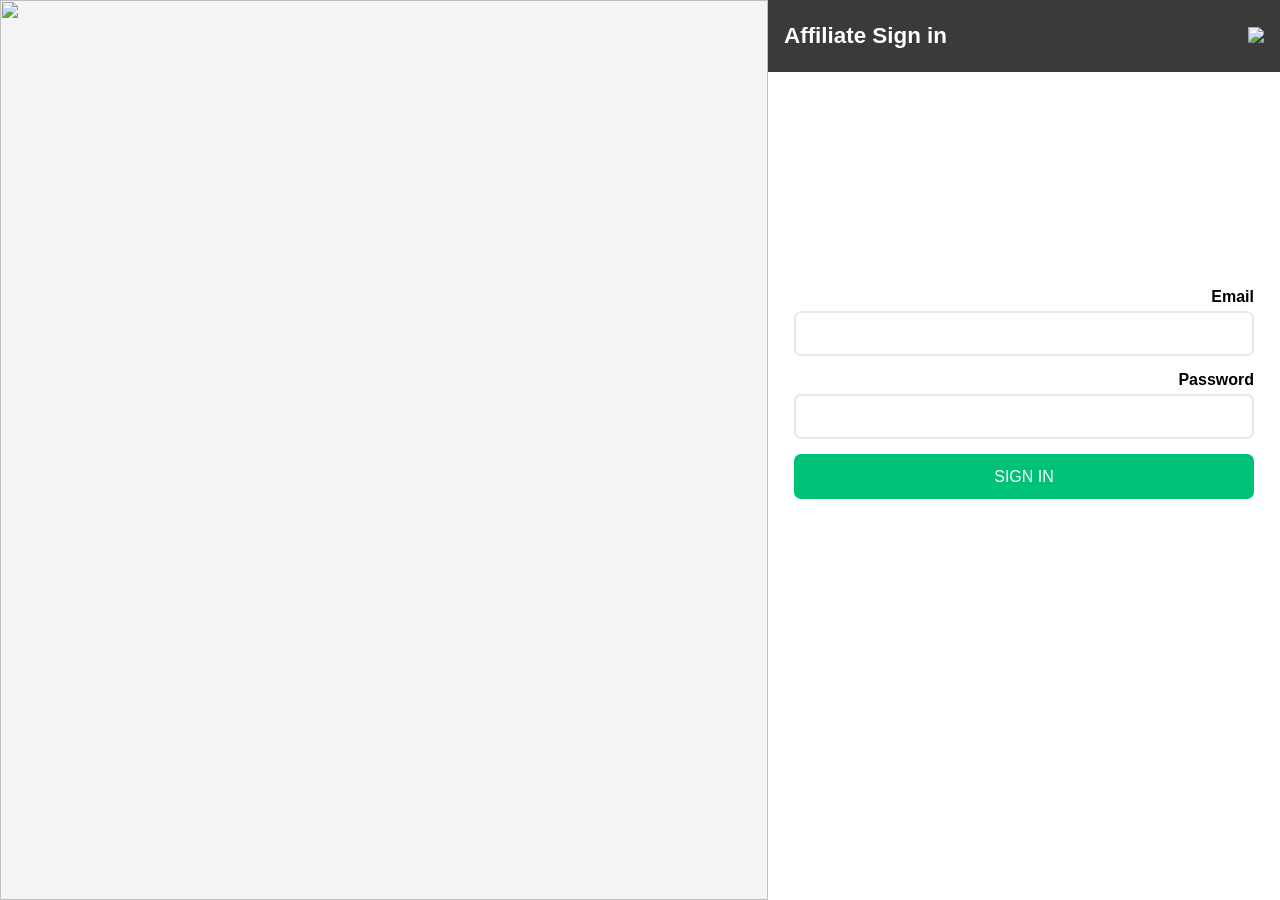
==== commit 340d335e: "Day 2: first commit" ====
--- a/index.html
+++ b/index.html
@@ -3,6 +3,7 @@
 <head>
     <meta charset="UTF-8">
     <meta name="viewport" content="width=320, initial-scale=1.0">
+    <link rel="icon" href="favicon.ico">
     <link rel="stylesheet" href="./css/template.css">
     <link rel="stylesheet" href="./css/font-awesome5.css">
 
--- a/css/template.css
+++ b/css/template.css
@@ -1,4 +1,182 @@
+* {
+    box-sizing: border-box;
+}
+    
+html {
+    font-size: 16px;
+}
+
 .flex {
     display: flex;
-    justify-content: end;
+    justify-content: space-between;
+    flex-direction: row-reverse;
+}
+
+.page {
+    height: 100%;
+}
+
+body {
+    height: 100vh;
+    margin: 0;
+}
+
+.alertMsg {
+    font-family: Arial, Helvetica, sans-serif;
+    font-size: inherit;
+    padding: 20px 0;
+    position: fixed;
+    bottom: 5%;
+    left: 2%;
+    border-radius: 10px;
+    z-index: 999;
+    height: auto;
+    display: none;
+    color: red;
+    background-color: rgba(255, 228, 228, 0.75);
+    box-shadow: 0 0 10px 0 rgba(205, 30, 11, 0.5);
+    animation: showFromLeft 0.3s linear;
+}
+
+.successMsg {
+    font-family: Arial, Helvetica, sans-serif;
+    font-size: inherit;
+    padding: 20px 0;
+    position: fixed;
+    bottom: 5%;
+    left: 2%;
+    border-radius: 10px;
+    z-index: 999;
+    height: auto;
+    display: none;
+    color: green;
+    background-color: rgba(218, 249, 223, 0.75);
+    box-shadow: 0 0 10px 0 rgb(11 205 61 / 50%);
+    animation: showFromLeft 0.3s linear;
+}
+
+@keyframes showFromLeft {
+    0% { opacity: 0; margin-left: -100%; }
+    25% { opacity: 0.2; margin-left: -50%; }
+    35% { opacity: 0.4; margin-left: -20%; }
+    50% { opacity: 0.8; margin-left: -15%; }
+    65% { opacity: 0.9; margin-left: -12%; }
+    75% { opacity: 0.9; margin-left: -10%; }
+    80% { opacity: 0.9; margin-left: -8%; }
+    85% { opacity: 0.95; margin-left: -6%; }
+    90% { opacity: 0.95; margin-left: -4%; }
+    95% { opacity: 0.95; margin-left: -2%; }
+    100% { opacity: 1; margin-left: 0; }
+}
+
+.wrapper {
+    margin: 0 16px;
+}
+
+.w60 {
+    width: 60%;
+}
+
+.w40 {
+    width: 40%;
+}
+
+.p20 {
+    padding: 20px;
+}
+
+#left-area {
+    width: 60%;
+    display: flex;
+    align-items: center;
+    justify-content: center;
+    background-color: #f4f4f4;
+}
+
+#left-area img {
+    width: 100%;
+    height: 100%;
+    object-fit: cover;
+    object-position: center;
+}
+
+#right-area {
+    display: flex;
+    flex-direction: column;
+}
+
+.header {
+    color: white;
+    font-size: 0.7em;
+    background-color:rgb(58 58 58);
+}
+
+.header .wrapper {
+    display: flex;
+    align-items: center;
+    justify-content: space-between;
+    padding: 8px 0;
+}
+
+.header h1 {
+    font-family: Arial, Helvetica, sans-serif;
+}
+
+label {
+    display: flex;
+    flex-direction: column;
+}
+
+form {
+    margin: 0 auto;
+    /* padding-top: 220px; */
+    text-align: end;
+}
+
+.inner-form .flex {
+    align-items: center;
+}
+
+.inner-form {
+    height: 100%;
+    padding-top: 24vh;
+}
+
+.row label {
+    font-size: 1em;
+    font-family: Arial, Helvetica, sans-serif;
+    font-weight: bold;
+    gap: 5px;
+}
+
+.row input {
+    height: 45px;
+    width: 460px;
+    margin-bottom: 15px;
+    border-radius: 7px;
+    border: 2px solid #e5e9ef;
+    text-align: end;
+    padding-right: 1em;
+}
+
+.row input:focus {
+    outline: none;
+    border: 2px solid rgb(166 191 213);
+    box-shadow: rgba(207, 227, 240, 1) 0px 0px 8px 3px;
+}
+
+.row button {
+    height: 45px;
+    width: 460px;
+    border-radius: 7px;
+    border: 0;
+    color: white;
+    background-color: #00c276;
+    cursor: pointer;
+    font-size: 1em;
+    transition: background-color 0.3s ease-in-out;
+}
+
+.row button:hover {
+    background-color: rgb(26, 122, 127);
 }
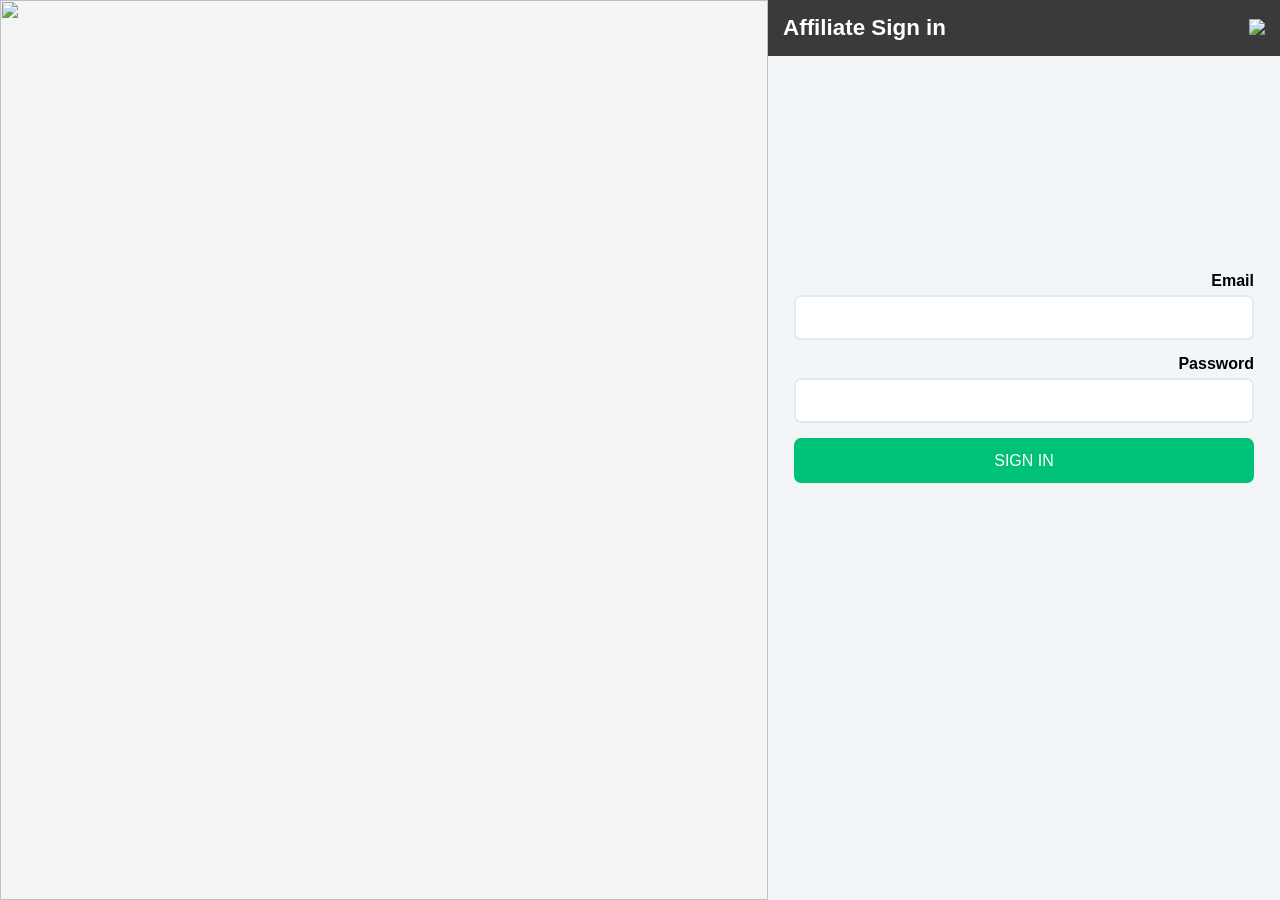
==== commit 1af4b22f: "Day 5: first commit" ====
--- a/index.html
+++ b/index.html
@@ -8,9 +8,9 @@
     <link rel="stylesheet" href="./css/font-awesome5.css">
 
     <script src="./js/libs/axios.min.js"></script>
-    <script src="./js/libs/chart.js"></script>
     <script src="./js/libs/vue.global.prod.js"></script>
     <script src="./js/libs/vue-router.global.js"></script>
+    <script src="./js/libs/chart.js"></script>
     <script src="./js/app/app.js" type="module"></script>
     <title>Main Page</title>
 </head>
--- a/css/template.css
+++ b/css/template.css
@@ -1,15 +1,21 @@
 * {
     box-sizing: border-box;
+    font-family: Arial, Helvetica, sans-serif;
 }
     
 html {
     font-size: 16px;
 }
 
+p {
+    margin: 0;
+}
+
 .flex {
     display: flex;
     justify-content: space-between;
     flex-direction: row-reverse;
+    width: 100%;
 }
 
 .page {
@@ -19,11 +25,12 @@
 body {
     height: 100vh;
     margin: 0;
+    background-color: #f2f6f8;
 }
 
 .alertMsg {
     font-family: Arial, Helvetica, sans-serif;
-    font-size: inherit;
+    font-size: 14px;
     padding: 20px 0;
     position: fixed;
     bottom: 5%;
@@ -40,7 +47,7 @@
 
 .successMsg {
     font-family: Arial, Helvetica, sans-serif;
-    font-size: inherit;
+    font-size: 14px;
     padding: 20px 0;
     position: fixed;
     bottom: 5%;
@@ -69,8 +76,49 @@
     100% { opacity: 1; margin-left: 0; }
 }
 
+#spinner {
+    position: fixed;
+    top: 50%;
+    left: 50%;
+    width: 100px;
+    height: 100px;
+    transform: translate(-50%, -50%);
+    background-image: url('../images/loader.gif');
+    background-size: cover;
+    background-repeat: no-repeat;
+    background-position: center;
+    z-index: 1000;
+}
+
 .wrapper {
-    margin: 0 16px;
+    max-width: 1200px;
+    margin: 0 auto;
+    padding: 0 15px;
+    width: 100%;
+}
+
+.h-inh {
+    height: inherit;
+}
+
+.ac {
+    text-align: center;
+}
+
+.ar {
+    text-align: right;
+}
+
+.al {
+    text-align: left;
+}
+
+.w80 {
+    width: 80%;
+}
+
+.w70 {
+    width: 70%;
 }
 
 .w60 {
@@ -79,6 +127,43 @@
 
 .w40 {
     width: 40%;
+}
+
+.w30 {
+    width: 30%;
+}
+
+.w20 {
+    width: 20%;
+}
+
+.w10 {
+    width: 10%;
+}
+
+.m0 {
+    margin: 0;
+}
+
+.ptb10 {
+    padding-top: 10px;
+    padding-bottom: 10px;
+}
+
+.ptb20 {
+    padding-top: 20px;
+    padding-bottom: 20px;
+}
+
+.ptb30 {
+    padding-top: 30px;
+    padding-bottom: 30px;
+}
+
+
+.prl20 {
+    padding-right: 20px;
+    padding-left: 20px;
 }
 
 .p20 {
@@ -109,17 +194,13 @@
     color: white;
     font-size: 0.7em;
     background-color:rgb(58 58 58);
+    max-height: 80px;
 }
 
 .header .wrapper {
     display: flex;
     align-items: center;
     justify-content: space-between;
-    padding: 8px 0;
-}
-
-.header h1 {
-    font-family: Arial, Helvetica, sans-serif;
 }
 
 label {
@@ -129,7 +210,6 @@
 
 form {
     margin: 0 auto;
-    /* padding-top: 220px; */
     text-align: end;
 }
 
@@ -179,4 +259,578 @@
 
 .row button:hover {
     background-color: rgb(26, 122, 127);
-}+}
+
+input[type="date" i] {
+    height: 40px;
+    font-family: Arial, Helvetica, sans-serif;
+    font-size: 13px;
+    padding: 10px 15px;
+    border-radius: 5px;
+    border: 2px solid #dae1e4;
+    background-color: #f2f6f8;
+    text-align: left;
+    max-width: 160px;
+    min-width: 145px;
+}
+
+table {
+    width: 100%;
+    direction: rtl;
+    border-collapse: collapse;
+}
+
+.table a {
+    transition: color 0.3s ease-in-out;
+}
+
+.table a:hover {
+    color: #00c276;
+}
+
+th, td {
+    text-align: right;
+    border: 2px solid #ededed;
+    padding: 10px;
+}
+
+thead th {
+    border-left: none;
+    border-right: none;
+}
+
+thead th:last-child {
+    border-left: 2px solid #ededed;
+}
+
+thead th:first-child {
+    border-right: 2px solid #ededed;
+}
+
+thead {
+    border-top: 2px solid #ededed;
+    border-bottom: 2px solid #ededed;
+    background-color: #fefefe;
+}
+
+tbody tr:nth-child(odd) {
+    background-color: #f3f3f3;
+}
+
+tbody tr:nth-child(even) {
+    background-color: #fefefe;
+}
+
+td a {
+    color: black;
+    text-decoration: none;
+}
+
+.panel {
+    width: auto;
+    white-space: nowrap;
+}
+
+.panel h1 {
+    margin: 0;
+}
+
+.camp-flex {
+    display: flex;
+    justify-content: space-between;
+    flex-direction: row-reverse;
+    align-items: center;
+}
+
+.popup {
+    position: fixed;
+    z-index: 3;
+}
+
+.popup-back {
+    position: fixed;
+    top: 0;
+    left: 0;
+    width: 100%;
+    height: 100%;
+    background: rgba(0, 0, 0, 0.2);
+    z-index: 2;
+}
+
+.head-popup {
+    height: 60px;
+    background-color: #dfe3e9;
+    display: flex;
+    justify-content: space-between;
+    align-items: center;
+}
+
+.head-popup a {
+    text-decoration: none;
+    color: black;
+    font-size: 16px;
+    transition: color 0.3s ease-in-out;
+}
+
+.head-popup a:hover {
+    color: #00c276;
+}
+
+.head-title {
+    width: auto;
+    color: black;
+    font-size: 18px;
+    font-weight: bold;
+}
+
+.popup-inner {
+    background-color: #fefefe;
+    min-height: 100px;
+    color: black;
+}
+
+.popup-text {
+    font-size: 15px;
+}
+
+.botBtns {
+    display: flex;
+    margin: 20px 0 0 0 ;
+}
+
+.btnS {
+    margin: 0px 10px 0px 0px;
+    padding: 10px 15px;
+    background-color: #00c276;
+    color: white;
+    text-decoration: none;
+    border-radius: 7px;
+    box-shadow: rgba(0, 0, 0, 0.2) 0px 2px 5px;
+    transition: background-color 0.3s ease-in-out;
+}
+
+.btnS:hover {
+    background-color: rgb(26, 122, 127);
+}
+
+.switch {
+    position: relative;
+    display: inline-block;
+    width: 30px;
+    height: 15px;
+}
+
+.switch input {
+    display: none;
+}
+
+.slider {
+    position: absolute;
+    cursor: pointer;
+    top: 0;
+    left: 0;
+    right: 0;
+    bottom: 0;
+    background-color: #ccc;
+    --webkit-transition: .4s;
+    transition: .4s;
+}
+
+.slider:before {
+    position: absolute;
+    content: "";
+    height: 17px;
+    width: 17px;
+    left: 0;
+    bottom: -1px;
+    background-color: white;
+    --webkit-transition: .4s;
+    transition: .4s;
+    box-shadow: 0 0 10px 0 rgba(70, 70, 70, 0.3);
+}
+
+input:checked + .slider{
+    background-color: #00c276;
+}
+
+input:focus + .slider {
+    box-shadow: 0 0 1px #00c276;
+}
+
+input:checked + .slider:before {
+    -webkit-transform: translateX(16px);
+    -ms-transform: translateX(16px);
+    transform: translateX(16px);
+}
+
+.slider.round {
+    border-radius: 34px;
+}
+
+.slider.round:before {
+    border-radius: 50%;
+}
+
+#menu {
+    display: flex;
+    justify-content: flex-end;
+    height: 100%;
+}
+
+#menu ul {
+    padding: 0;
+    margin: 0;
+    list-style: none;
+    display: flex;
+    flex-direction: row-reverse;
+    align-items: stretch;
+}
+
+#menu ul li {
+    display: inline-block;
+    align-items: center;
+}
+
+#menu ul li a {
+    text-decoration: none;
+    color: white;
+    font-size: 18px;
+    display: block;
+    height: 100%;
+    padding: 5px 15px;
+    line-height: 60px;
+    transition: color 0.3s ease-in-out, border-bottom 0.3s ease-in-out;
+}
+
+#menu .router-link-active {
+    border-bottom: 5px solid #00c276;
+    color: #00c276;
+}
+
+#menu ul li a:hover {
+    background-color: #2b2b2b;
+    color:#00c276;
+}
+
+#menu .router-link-active:hover {
+    border-bottom: 5px solid transparent;
+}
+
+#menu p {
+    margin: 0 auto;
+}
+
+.logo {
+    text-align: end;
+    padding: 5px 0;
+}
+
+#user-top {
+    position: relative;
+    display: flex;
+    flex-direction: row-reverse;
+    align-items: center;
+    gap: 7px;
+    justify-content: flex-end;
+}
+
+#user-top i {
+    cursor: pointer;
+}
+
+#user-circle {
+    border-radius: 50%;
+    background-color: #1e1e1e;
+    width: 35px;
+    height: 35px;
+    font-size: 16px;
+    display: flex;
+    align-items: center;
+    justify-content: center;
+    cursor: pointer;
+}
+
+#user-info {
+    display: none;
+    opacity: 0;
+    visibility: hidden;
+    position: absolute;
+    top: 80%;
+    left: 0;
+    background-color: #fff;
+    box-shadow: 0 4px 6px rgba(0, 0, 0, 0.1);
+    border-radius: 4px;
+    padding: 10px;
+    transition: all 0.3s ease;
+    font-size: 16px;
+    white-space: nowrap;
+}
+
+#user-info.active {
+    display: block;
+    opacity: 1;
+    visibility: visible;
+}
+
+#user-info.active * {
+    color: black;
+    text-decoration: none;
+    transition: all 0.3s ease;
+}
+
+#user-info.active:hover * {
+    color: #00c276;
+}
+
+.new-camp-form {
+    padding: 30px 25px 40px 25px;
+}
+
+.actions a {
+    padding: 5px;
+}
+
+#panelTop {
+    background-color: #d5f3ec;
+}
+
+#panelTop .flex {
+    align-items: stretch;
+}
+
+#panelTop h1 {
+    font-size: 28px;
+}
+
+#panelTop h2 {
+    margin: 0;
+}
+
+.flex.panel h2 {
+    font-size: 22px;
+}
+
+table img {
+    max-width: 75px;
+    max-height: 75px;
+}
+
+#campaign-table th:nth-child(10), #campaign-table td:nth-child(10) {
+    width: 12%;
+    text-align: center;
+}
+#campaign-table th:nth-child(9), #campaign-table td:nth-child(9) {
+    width: 5%;
+    text-align: center;
+}
+#campaign-table th:nth-child(8), #campaign-table td:nth-child(8) {
+    width: 5%;
+    text-align: center;
+}
+#campaign-table th:nth-child(7), #campaign-table td:nth-child(7) {
+    width: 5%;
+    text-align: center;
+}
+#campaign-table th:nth-child(6), #campaign-table td:nth-child(6) {
+    width: 5%;
+    text-align: center;
+}
+#campaign-table th:nth-child(5), #campaign-table td:nth-child(5) {
+    width: 38%;
+    text-align: right;
+}
+#campaign-table th:nth-child(4), #campaign-table td:nth-child(4) {
+    width: 12%;
+    text-align: center;
+}
+#campaign-table th:nth-child(3), #campaign-table td:nth-child(3) {
+    width: 8%;
+    text-align: center;
+}
+#campaign-table th:nth-child(2), #campaign-table td:nth-child(2) {
+    width: 5%;
+    text-align: center;
+}
+#campaign-table th:nth-child(1), #campaign-table td:nth-child(1) {
+    width: 5%;
+    text-align: center;
+}
+
+#campaigns th:nth-child(8), #campaigns td:nth-child(8) {
+    width: 12%;
+    text-align: center;
+}
+#campaigns th:nth-child(7), #campaigns td:nth-child(7) {
+    width: 5%;
+    text-align: center;
+}
+#campaigns th:nth-child(6), #campaigns td:nth-child(6) {
+    width: 5%;
+    text-align: center;
+}
+#campaigns th:nth-child(5), #campaigns td:nth-child(5) {
+    width: 5%;
+    text-align: center;
+}
+#campaigns th:nth-child(4), #campaigns td:nth-child(4) {
+    width: 5%;
+    text-align: center;
+}
+#campaigns th:nth-child(3), #campaigns td:nth-child(3) {
+    width: 58%;
+    text-align: right;
+}
+#campaigns th:nth-child(2), #campaigns td:nth-child(2) {
+    width: 5%;
+    text-align: center;
+}
+#campaigns th:nth-child(1), #campaigns td:nth-child(1) {
+    width: 5%;
+    text-align: center;
+}
+
+.camp-flex h2 {
+    margin: 0;
+}
+
+.row select {
+    min-height: 45px;
+    min-width: 460px;
+    margin-bottom: 15px;
+    border-radius: 7px;
+    border: 2px solid #e5e9ef;
+    text-align: end;
+    padding-right: 1em;
+}
+
+.row .image-preview-area {
+    border-radius: 7px;
+    border: 2px solid #e5e9ef;
+    display: flex;
+    justify-content: center;
+    align-items: center;
+    min-height: 125px;
+}
+
+input[type="file"] {
+    height: 35px;
+    border: none;
+    border-radius: 0;  
+    padding-right: 0;  
+    margin-bottom: 0;
+}
+
+.im {
+    max-height: 200px;
+    width: 100%;
+    padding: 10px;
+}
+
+.cubes {
+    border: 1px solid black;
+    border-radius: 11px;
+    color: white;
+    margin: 25px 5px 0px 25px;
+    width: auto;
+}
+
+.clicks {
+    background-color: #004d92;
+    padding: 20px 20px 10px 20px;
+    display: flex;
+    align-items: flex-end;
+    flex-direction: column;
+    justify-content: center;
+    border-radius: 0 10px 10px 0;
+}
+
+.views {
+    background-color: #4700ae;
+    padding: 20px 20px 10px 20px;
+    display: flex;
+    align-items: flex-end;
+    flex-direction: column;
+    justify-content: center;
+}
+
+.leads {
+    background-color: #319201;
+    padding: 20px 20px 10px 20px;
+    display: flex;
+    align-items: flex-end;
+    flex-direction: column;
+    justify-content: center;
+}
+
+.ctr {
+    color: black;
+    padding: 20px 20px 10px 20px;
+    display: flex;
+    align-items: flex-end;
+    flex-direction: column;
+    justify-content: center;
+    border-radius: 10px 0 0 10px;
+}
+
+.cubes div {
+    font-size: 16px;
+}
+
+.cubes .chart-data {
+    font-size: 32px;
+}
+
+.body {
+    min-height: 100vh;
+}
+
+#chartHints {
+    display: flex;
+    justify-content: space-between;
+    font-weight: bold;
+    font-size: 16px;
+}
+
+#chartOuter {
+    margin: 40px 0 20px 25px;
+}
+
+.filchart {
+    background-color: #f5f5f4;
+    max-width: 568px;
+    margin-right: 20px;
+    min-height: 100%;
+}
+
+.itemchart {
+    padding-right: 20px;
+    display: flex;
+    justify-content: flex-start;
+    gap: 10px;
+    flex-direction: row-reverse;
+}
+
+.itemchart:first-child {
+    padding-top: 30px;
+}
+
+#chart-dates {
+    max-width: 600px;
+    text-align: end;
+    margin: auto 0;
+    padding-right: 20px;
+}
+
+.chart-flex {
+    justify-content: flex-start;
+}
+
+#panelTop .editPanel {
+    max-height: 80px;
+    align-items: center;
+}
+
+/* 
+margin: auto 0;
+padding: 25px 10px 25px 261px; */
+
